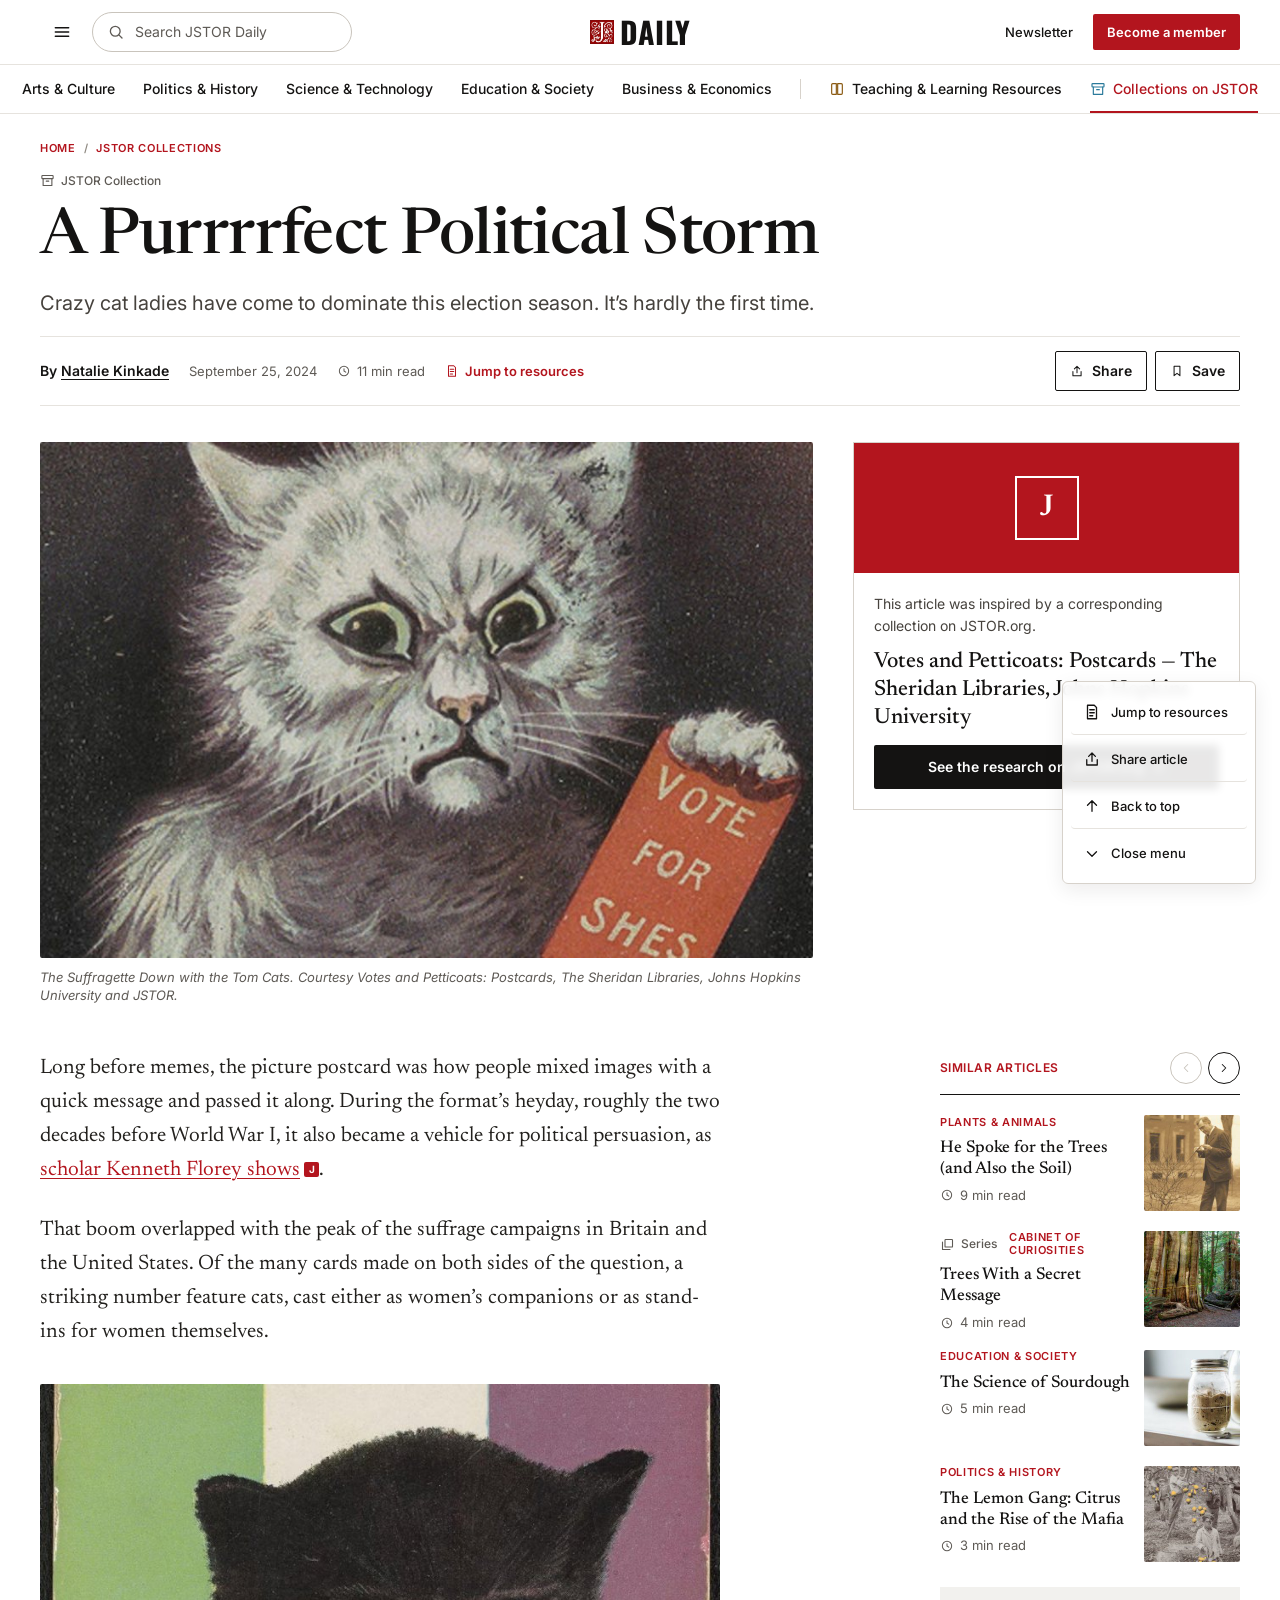
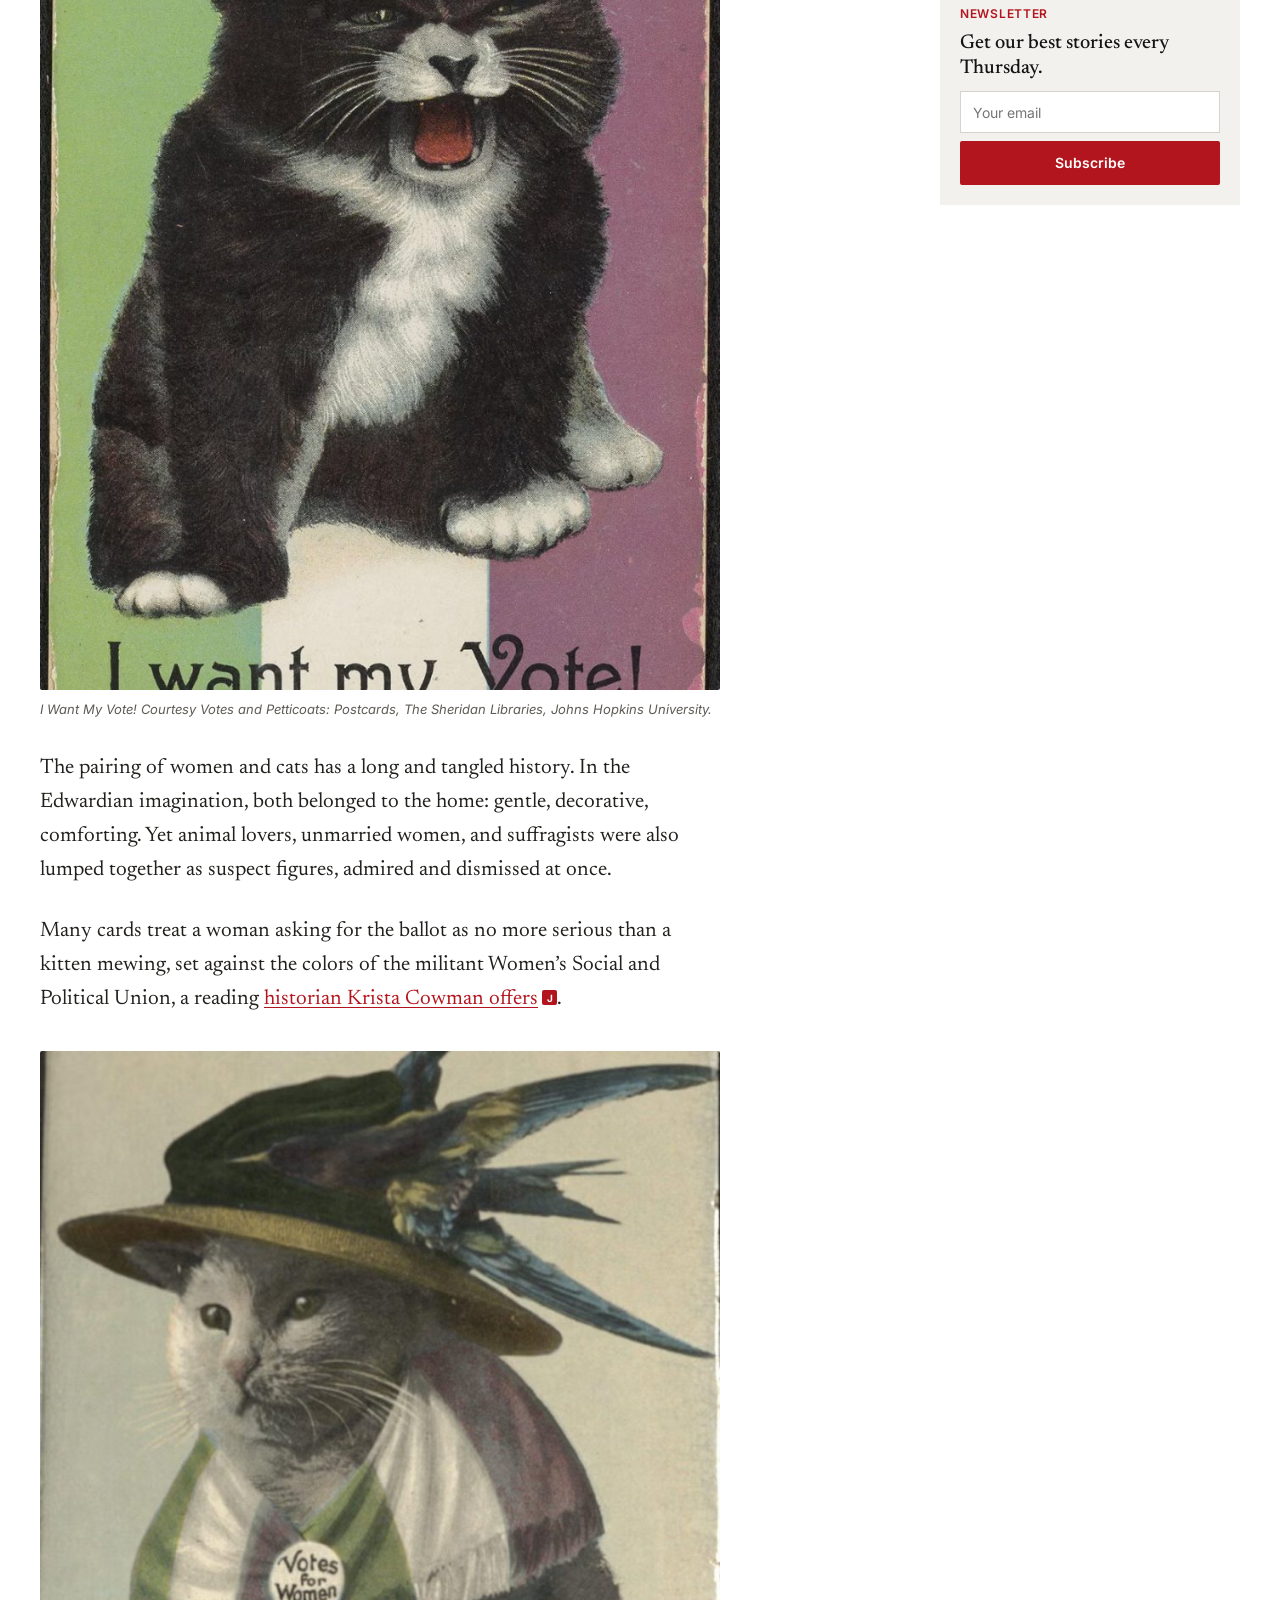
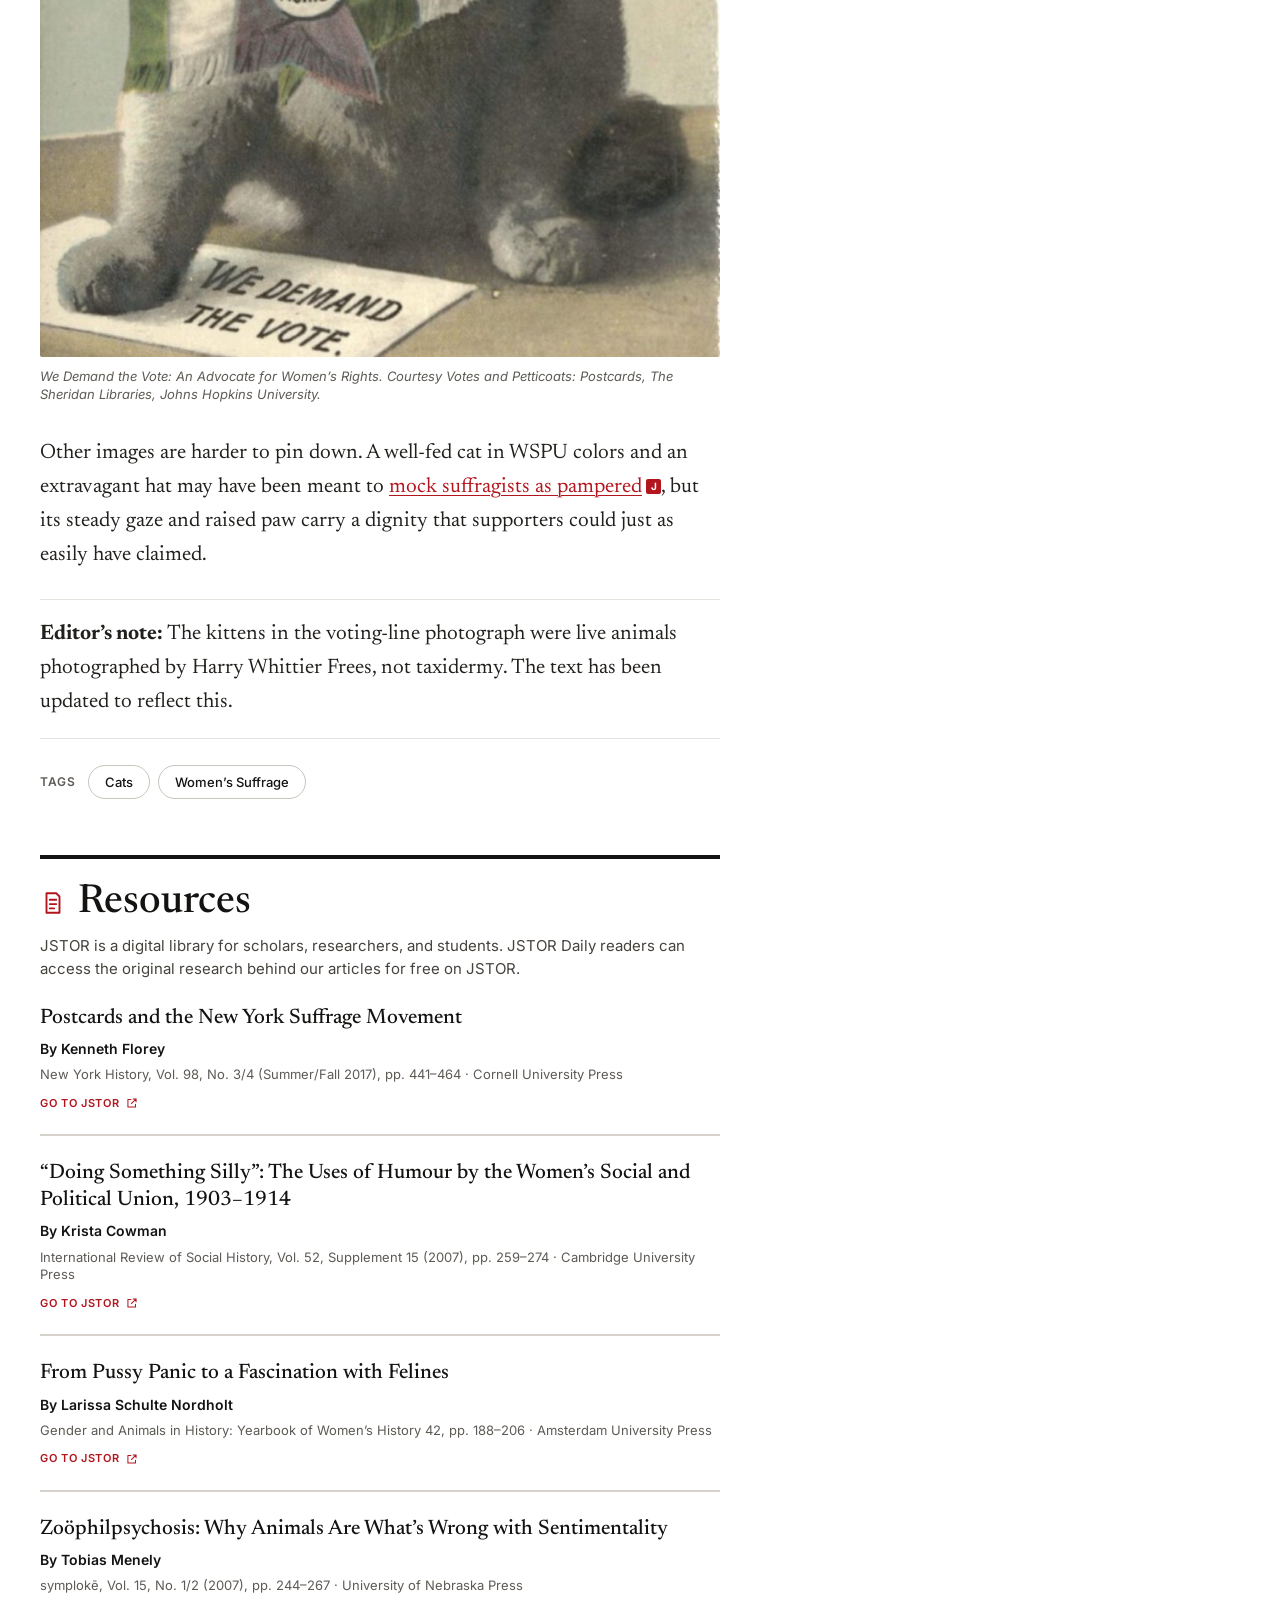
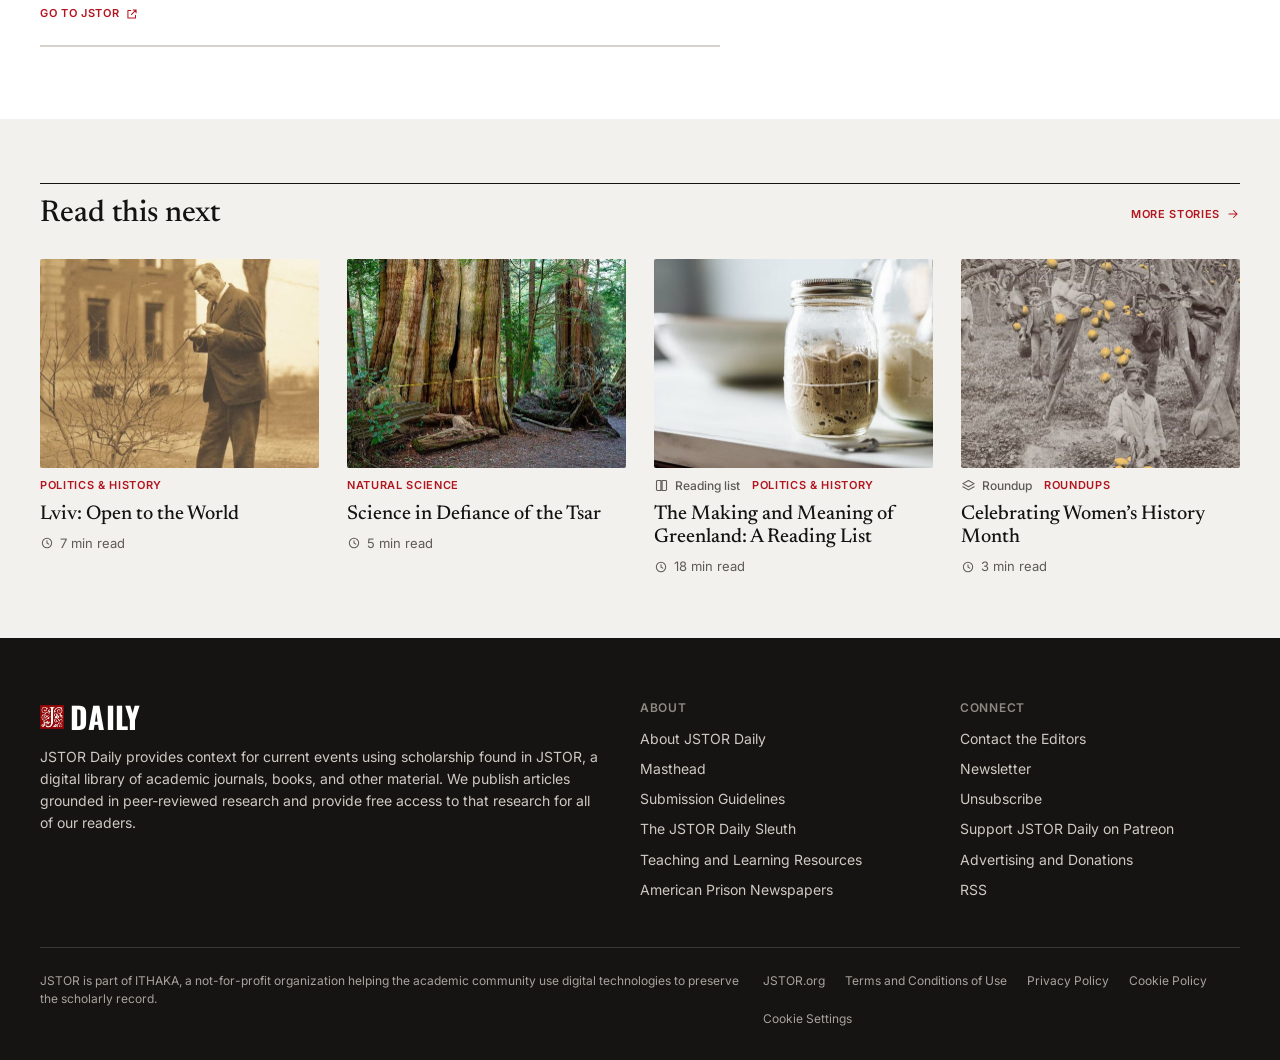
==== article.html @ 23f14917 "Static JSTOR Daily prototype: home, article, teaching, collections, search" ====
<!doctype html>
<html lang="en">
<head>
  <meta charset="utf-8">
  <meta name="viewport" content="width=device-width, initial-scale=1">
  <title>A Purrrrfect Political Storm — JSTOR Daily</title>
  <link rel="preconnect" href="https://fonts.googleapis.com">
  <link rel="preconnect" href="https://fonts.gstatic.com" crossorigin>
  <link href="https://fonts.googleapis.com/css2?family=Inter:wght@400;500;600;700&family=Newsreader:ital,opsz,wght@0,6..72,400;0,6..72,500;1,6..72,400&family=Oswald:wght@700&display=swap" rel="stylesheet">
  <link rel="stylesheet" href="css/styles.css">
</head>
<body data-page="article" data-active="collections" data-toolhub>
  <div id="site-header"></div>

  <main>
    <div class="wrap">
      <header class="article-header">
        <nav class="breadcrumb" aria-label="Breadcrumb"><a href="index.html">Home</a><span class="sep">/</span><a href="collections.html">JSTOR Collections</a></nav>
        <div class="meta"><span class="kind"><svg class="i" aria-hidden="true"><use href="#i-archive"/></svg>JSTOR Collection</span></div>
        <h1 class="article-title">A Purrrrfect Political Storm</h1>
        <p class="article-dek">Crazy cat ladies have come to dominate this election season. It’s hardly the first time.</p>
        <div class="byline">
          <span class="author">By <a href="search.html?q=Natalie%20Kinkade">Natalie Kinkade</a></span>
          <span class="date">September 25, 2024</span>
          <span class="read-time"><svg class="i" aria-hidden="true"><use href="#i-clock"/></svg>11 min read</span>
          <a class="jump" href="#resources"><svg class="i i-sm" aria-hidden="true"><use href="#i-doc"/></svg>Jump to resources</a>
          <div class="actions">
            <button class="btn btn-white" type="button" data-share><svg class="i i-sm" aria-hidden="true"><use href="#i-share"/></svg><span>Share</span></button>
            <button class="btn btn-white" type="button" data-save aria-pressed="false"><svg class="i i-sm" aria-hidden="true"><use href="#i-bookmark"/></svg><span>Save</span></button>
          </div>
        </div>
      </header>

      <div class="article-hero">
        <figure>
          <img src="assets/img/039.jpg" alt="Postcard: The Suffragette Down with the Tom Cats">
          <figcaption>The Suffragette Down with the Tom Cats. Courtesy Votes and Petticoats: Postcards, The Sheridan Libraries, Johns Hopkins University and JSTOR.</figcaption>
        </figure>
        <aside class="collection-card">
          <div class="cc-top"><span class="cc-j">J</span></div>
          <div class="cc-body">
            <p>This article was inspired by a corresponding collection on JSTOR.org.</p>
            <h3>Votes and Petticoats: Postcards — The Sheridan Libraries, Johns Hopkins University</h3>
            <a class="btn btn-dark btn-block" href="https://www.jstor.org/" target="_blank" rel="noopener">See the research on JSTOR.org<svg class="i i-sm" aria-hidden="true"><use href="#i-external"/></svg></a>
          </div>
        </aside>
      </div>

      <div class="article-layout" style="margin-top:48px">
        <article class="article-body">
          <p>Long before memes, the picture postcard was how people mixed images with a quick message and passed it along. During the format’s heyday, roughly the two decades before World War I, it also became a vehicle for political persuasion, as <a class="jstor-ref" href="https://www.jstor.org/" target="_blank" rel="noopener" data-ref="florey">scholar Kenneth Florey shows<span class="j-mini">J</span></a>.</p>
          <p>That boom overlapped with the peak of the suffrage campaigns in Britain and the United States. Of the many cards made on both sides of the question, a striking number feature cats, cast either as women’s companions or as stand-ins for women themselves.</p>
          <figure>
            <img src="assets/img/040.jpg" alt="Postcard: I Want My Vote!" loading="lazy">
            <figcaption>I Want My Vote! Courtesy Votes and Petticoats: Postcards, The Sheridan Libraries, Johns Hopkins University.</figcaption>
          </figure>
          <p>The pairing of women and cats has a long and tangled history. In the Edwardian imagination, both belonged to the home: gentle, decorative, comforting. Yet animal lovers, unmarried women, and suffragists were also lumped together as suspect figures, admired and dismissed at once.</p>
          <p>Many cards treat a woman asking for the ballot as no more serious than a kitten mewing, set against the colors of the militant Women’s Social and Political Union, a reading <a class="jstor-ref" href="https://www.jstor.org/" target="_blank" rel="noopener" data-ref="cowman">historian Krista Cowman offers<span class="j-mini">J</span></a>.</p>
          <figure>
            <img src="assets/img/041.jpg" alt="Postcard: We Demand the Vote" loading="lazy">
            <figcaption>We Demand the Vote: An Advocate for Women’s Rights. Courtesy Votes and Petticoats: Postcards, The Sheridan Libraries, Johns Hopkins University.</figcaption>
          </figure>
          <p>Other images are harder to pin down. A well-fed cat in WSPU colors and an extravagant hat may have been meant to <a class="jstor-ref" href="https://www.jstor.org/" target="_blank" rel="noopener" data-ref="nordholt">mock suffragists as pampered<span class="j-mini">J</span></a>, but its steady gaze and raised paw carry a dignity that supporters could just as easily have claimed.</p>

          <p class="editors-note"><strong>Editor’s note:</strong> The kittens in the voting-line photograph were live animals photographed by Harry Whittier Frees, not taxidermy. The text has been updated to reflect this.</p>
          <div class="tags"><span class="label">Tags</span><a class="chip chip-sm" href="search.html?q=Cats">Cats</a><a class="chip chip-sm" href="search.html?q=Women%E2%80%99s%20suffrage">Women’s Suffrage</a></div>

          <section class="resources" id="resources" aria-labelledby="resources-title">
            <h2 class="resources-title" id="resources-title"><svg class="i" aria-hidden="true"><use href="#i-doc"/></svg>Resources</h2>
            <p class="resources-intro">JSTOR is a digital library for scholars, researchers, and students. JSTOR Daily readers can access the original research behind our articles for free on JSTOR.</p>
            <div class="resource"><h3>Postcards and the New York Suffrage Movement</h3><p class="by">By Kenneth Florey</p><p class="cite">New York History, Vol. 98, No. 3/4 (Summer/Fall 2017), pp. 441–464 · Cornell University Press</p><a class="kicker-link" href="https://www.jstor.org/" target="_blank" rel="noopener">Go to JSTOR<svg class="i i-sm" aria-hidden="true"><use href="#i-external"/></svg></a></div>
            <div class="resource"><h3>“Doing Something Silly”: The Uses of Humour by the Women’s Social and Political Union, 1903–1914</h3><p class="by">By Krista Cowman</p><p class="cite">International Review of Social History, Vol. 52, Supplement 15 (2007), pp. 259–274 · Cambridge University Press</p><a class="kicker-link" href="https://www.jstor.org/" target="_blank" rel="noopener">Go to JSTOR<svg class="i i-sm" aria-hidden="true"><use href="#i-external"/></svg></a></div>
            <div class="resource"><h3>From Pussy Panic to a Fascination with Felines</h3><p class="by">By Larissa Schulte Nordholt</p><p class="cite">Gender and Animals in History: Yearbook of Women’s History 42, pp. 188–206 · Amsterdam University Press</p><a class="kicker-link" href="https://www.jstor.org/" target="_blank" rel="noopener">Go to JSTOR<svg class="i i-sm" aria-hidden="true"><use href="#i-external"/></svg></a></div>
            <div class="resource"><h3>Zoöphilpsychosis: Why Animals Are What’s Wrong with Sentimentality</h3><p class="by">By Tobias Menely</p><p class="cite">symplokē, Vol. 15, No. 1/2 (2007), pp. 244–267 · University of Nebraska Press</p><a class="kicker-link" href="https://www.jstor.org/" target="_blank" rel="noopener">Go to JSTOR<svg class="i i-sm" aria-hidden="true"><use href="#i-external"/></svg></a></div>
          </section>
        </article>

        <aside class="rail"><div class="rail-sticky">
          <div class="carousel" data-carousel>
            <div class="rail-head"><span class="kicker">Similar articles</span>
              <div class="ctrls">
                <button class="circle-btn sm" type="button" data-prev aria-label="Previous"><svg class="i i-sm" aria-hidden="true"><use href="#i-chevronLeft"/></svg></button>
                <button class="circle-btn sm" type="button" data-next aria-label="Next"><svg class="i i-sm" aria-hidden="true"><use href="#i-chevronRight"/></svg></button></div>
            </div>
            <div class="carousel-track" style="grid-auto-columns:100%;margin-top:20px">
              <div class="rail-list" data-cards="treessoil@42,treessecret@43,sourdough@44,lemon@45" data-variant="row"></div>
              <div class="rail-list" data-cards="cabinet@28,papal@76,ulmann@22,stpatrick@25" data-variant="row"></div>
            </div>
          </div>
          <div class="rail-news">
            <span class="kicker">Newsletter</span>
            <h3>Get our best stories every Thursday.</h3>
            <form data-subscribe novalidate style="display:flex;flex-direction:column;gap:8px">
              <label class="visually-hidden" for="rail-email">Email address</label>
              <input id="rail-email" type="email" placeholder="Your email" required>
              <button class="btn btn-red btn-block" type="submit">Subscribe</button>
            </form>
          </div>
        </div></aside>
      </div>
    </div>

    <section class="read-next"><div class="wrap">
      <div class="section-head"><h2>Read this next</h2><a class="kicker-link" href="search.html">More stories<svg class="i i-sm" aria-hidden="true"><use href="#i-arrowRight"/></svg></a></div>
      <div class="grid grid-4" data-cards="lviv@46,tsar@47,greenland@48,womenshistory@49"></div>
    </div></section>
  </main>

  <div id="site-footer"></div>
  <script src="js/data.js"></script>
  <script src="js/components.js"></script>
  <script src="js/main.js"></script>
</body>
</html>
---- css/styles.css ----
/* ---------- Tokens ---------- */
:root {
  --ink: #141312;
  --ink-2: #22201d;
  --body: #46423d;
  --muted: #5e5a55;
  --faint: #8e8981;
  --line: #e6e3de;
  --line-2: #d7d2cb;
  --control: #c9c4bc;
  --paper: #ffffff;
  --sand: #f2f1ee;
  --hover: #f8f7f5;
  --pink: #f8eeee;
  --red: #b3151e;
  --red-dark: #9a1219;
  --gold: #8a5a12;
  --footer: #151413;

  --serif: "Newsreader", Georgia, "Times New Roman", serif;
  --sans: "Inter", system-ui, -apple-system, "Segoe UI", sans-serif;

  --wrap: 1280px;
  --gutter: 40px;
  --header-h: 64px;
  --ease: cubic-bezier(0.4, 0, 0.2, 1);
}

@media (max-width: 767px) {
  :root { --gutter: 20px; }
}

/* ---------- Base ---------- */
*, *::before, *::after { box-sizing: border-box; }
html { -webkit-text-size-adjust: 100%; scroll-behavior: smooth; }
body {
  margin: 0;
  font-family: var(--sans);
  color: var(--ink);
  background: var(--paper);
  -webkit-font-smoothing: antialiased;
}
body.is-locked { overflow: hidden; }
img { display: block; max-width: 100%; }
a { color: inherit; text-decoration: none; }
button { font: inherit; color: inherit; background: none; border: 0; padding: 0; cursor: pointer; }
input { font: inherit; }
h1, h2, h3, h4, p { margin: 0; }
:focus-visible { outline: 2px solid var(--red); outline-offset: 2px; }

.i { width: 18px; height: 18px; flex: none; fill: none; stroke: currentColor; stroke-width: 1.75; stroke-linecap: round; stroke-linejoin: round; }
.i-sm { width: 14px; height: 14px; }
.i-lg { width: 20px; height: 20px; }

.wrap { max-width: var(--wrap); margin: 0 auto; padding: 0 var(--gutter); }
.visually-hidden { position: absolute; width: 1px; height: 1px; overflow: hidden; clip: rect(0 0 0 0); white-space: nowrap; }

/* ---------- Type helpers ---------- */
.eyebrow { font: 600 13px/1.2 var(--sans); letter-spacing: 0.04em; text-transform: uppercase; color: var(--red); }
.kicker { font: 600 11px/1.2 var(--sans); letter-spacing: 0.06em; text-transform: uppercase; color: var(--red); }
.kicker-link { font: 600 11px/1.2 var(--sans); letter-spacing: 0.06em; text-transform: uppercase; color: var(--red); display: inline-flex; align-items: center; gap: 6px; }
.kicker-link:hover { text-decoration: underline; text-underline-offset: 3px; }
.meta { display: flex; align-items: center; gap: 12px; min-height: 15px; }
.kind { display: inline-flex; align-items: center; gap: 6px; font: 500 12px/1 var(--sans); color: var(--muted); }
.kind .i { width: 15px; height: 15px; }
.read-time { display: inline-flex; align-items: center; gap: 6px; font: 400 13px/1 var(--sans); color: var(--muted); }
.read-time .i { width: 14px; height: 14px; }
.serif { font-family: var(--serif); font-weight: 500; }

/* ---------- Buttons & chips ---------- */
.btn {
  display: inline-flex; align-items: center; justify-content: center; gap: 8px;
  height: 44px; padding: 0 18px; border-radius: 2px;
  font: 600 14px/1 var(--sans); white-space: nowrap;
  transition: background-color 0.15s var(--ease), color 0.15s var(--ease), border-color 0.15s var(--ease);
}
.btn-sm { height: 36px; padding: 0 14px; font-size: 13px; }
.btn-red { background: var(--red); color: #fff; }
.btn-red:hover { background: var(--red-dark); }
.btn-dark { background: var(--ink); color: #fff; }
.btn-dark:hover { background: #3d3a36; }
.btn-white { background: #fff; color: var(--ink); border: 1px solid var(--ink); }
.btn-white:hover { background: #f4f3f0; }
.btn-block { width: 100%; }

.chip {
  display: inline-flex; align-items: center; height: 40px; padding: 0 16px; border-radius: 20px;
  border: 1px solid var(--control); background: #fff; font: 500 14px/1 var(--sans); white-space: nowrap;
  transition: background-color 0.15s var(--ease), border-color 0.15s var(--ease), color 0.15s var(--ease);
}
.chip:hover { background: #f4f3f0; border-color: var(--ink); }
.chip.is-active { background: var(--ink); border-color: var(--ink); color: #fff; font-weight: 600; }
.chip-sm { height: 34px; border-radius: 17px; font-size: 13px; }
.chip-row { display: flex; flex-wrap: wrap; gap: 8px; }

.circle-btn {
  width: 44px; height: 44px; border-radius: 22px; border: 1px solid var(--ink);
  display: inline-flex; align-items: center; justify-content: center; transition: background-color 0.15s var(--ease);
}
.circle-btn:hover:not(:disabled) { background: #f4f3f0; }
.circle-btn:disabled { border-color: var(--control); color: var(--control); cursor: default; }
.circle-btn.sm { width: 32px; height: 32px; }

.icon-btn { width: 44px; height: 44px; display: inline-flex; align-items: center; justify-content: center; border-radius: 2px; }
.icon-btn:hover { background: #f4f3f0; }

/* ---------- Header ---------- */
.site-header { position: relative; z-index: 50; background: #fff; }
.site-header.is-sticky { position: sticky; top: 0; }
.header-row { border-bottom: 1px solid var(--line); background: #fff; position: relative; z-index: 3; }
.header-row .wrap { height: var(--header-h); display: grid; grid-template-columns: 1fr auto 1fr; align-items: center; gap: 16px; }
.header-left { display: flex; align-items: center; gap: 8px; }
.header-right { display: flex; align-items: center; justify-content: flex-end; gap: 20px; }
.header-link { font: 500 13px/1 var(--sans); }
.header-link:hover { color: var(--red); }

.menu-toggle .i-close { display: none; }
.menu-open .menu-toggle .i-menu { display: none; }
.menu-open .menu-toggle .i-close { display: block; }

.search-field {
  display: flex; align-items: center; gap: 10px; width: 260px; height: 40px; padding: 0 14px;
  border: 1px solid var(--control); border-radius: 20px; background: #fff; color: var(--muted);
  font: 400 14px/1 var(--sans); text-align: left; transition: border-color 0.15s var(--ease);
}
.search-field:hover { border-color: var(--ink); }
.search-toggle-mobile { display: none; }

.logo { display: inline-flex; align-items: center; gap: 6px; color: var(--ink); }
.logo img { width: 24px; height: 24px; }
.logo-word { font: 700 30px/1 "Oswald", var(--sans); letter-spacing: 0.01em; }
.logo-lg img { width: 43px; height: 43px; }
.logo-lg .logo-word { font-size: 56px; }

.masthead { text-align: center; padding: 24px var(--gutter) 20px; display: flex; flex-direction: column; align-items: center; gap: 8px; }
.masthead p { font: 400 12px/1.4 var(--sans); color: var(--muted); }

.subnav { background: #fff; border-bottom: 1px solid var(--line); position: relative; z-index: 2; }
.subnav.is-ruled { border-top: 1px solid var(--ink); border-bottom-color: var(--ink); }
.subnav .wrap { display: flex; justify-content: center; align-items: center; gap: 28px; height: 48px; }
.subnav a { display: inline-flex; align-items: center; gap: 7px; height: 100%; font: 500 14px/1 var(--sans); white-space: nowrap; border-bottom: 2px solid transparent; padding-top: 2px; transition: color 0.15s var(--ease); }
.subnav a:hover { color: var(--red); }
.subnav a.is-active { color: var(--red); border-bottom-color: var(--red); }
.subnav .divider { width: 1px; height: 20px; background: var(--line-2); flex: none; }
.subnav .i { width: 16px; height: 16px; }
.subnav .i-teach { color: var(--gold); }
.subnav .i-coll { color: #2a7a9b; }
.home-subnav { position: sticky; top: 0; z-index: 40; }

/* ---------- Nav menu (opens under the header row; search bar never moves) ---------- */
.nav-menu { position: fixed; left: 0; right: 0; bottom: 0; z-index: 55; pointer-events: none; visibility: hidden; }
.nav-menu.is-open { pointer-events: auto; visibility: visible; }
.nav-menu-panel {
  background: #fff; border-bottom: 1px solid var(--line);
  clip-path: inset(0 0 100% 0); transition: clip-path 0.3s var(--ease);
}
.nav-menu.is-open .nav-menu-panel { clip-path: inset(0 0 0 0); }
.nav-menu-scrim { position: absolute; inset: 0; background: rgba(20, 20, 20, 0.45); opacity: 0; transition: opacity 0.3s var(--ease); z-index: -1; }
.nav-menu.is-open .nav-menu-scrim { opacity: 1; }
.nav-menu-grid { display: grid; grid-template-columns: 1fr 1.15fr 1fr 1.05fr; gap: 40px; padding: 28px var(--gutter) 40px; max-width: var(--wrap); margin: 0 auto; }
.nav-col h3 { font: 600 11px/1 var(--sans); letter-spacing: 0.06em; text-transform: uppercase; color: var(--muted); margin-bottom: 14px; }
.nav-col ul { list-style: none; margin: 0; padding: 0; display: flex; flex-direction: column; gap: 10px; }
.nav-col a { font: 400 21px/1.2 var(--serif); display: inline-flex; align-items: flex-start; gap: 10px; transition: color 0.15s var(--ease); }
.nav-col a:hover { color: var(--red); }
.nav-col a .i { width: 16px; height: 16px; margin-top: 4px; }
.nav-search { display: none; }
.nav-feature img { width: 100%; aspect-ratio: 16 / 9; object-fit: cover; border-radius: 2px; margin-bottom: 12px; }
.nav-feature .eyebrow { font-size: 11px; margin-bottom: 6px; }
.nav-feature h4 { font: 500 21px/1.2 var(--serif); margin-bottom: 8px; }
.nav-feature:hover h4 { color: var(--red); text-decoration: underline; text-underline-offset: 3px; }

/* ---------- Search overlay ---------- */
.search-layer { position: fixed; inset: 0; z-index: 60; visibility: hidden; pointer-events: none; }
.search-layer.is-open { visibility: visible; pointer-events: auto; }
.search-scrim { position: absolute; inset: 0; background: rgba(20, 20, 20, 0.45); opacity: 0; transition: opacity 0.2s var(--ease); }
.search-layer.is-open .search-scrim { opacity: 1; }
.search-bar { position: relative; background: #fff; border-bottom: 1px solid var(--line); opacity: 0; transform: translateY(-6px); transition: opacity 0.2s var(--ease), transform 0.2s var(--ease); }
.search-layer.is-open .search-bar { opacity: 1; transform: none; }
.search-bar .wrap { height: var(--header-h); display: flex; align-items: center; gap: 16px; }
.search-center { flex: 1; display: flex; justify-content: center; position: relative; }
.search-box { position: relative; width: 640px; max-width: 100%; }
.search-input-wrap { display: flex; align-items: center; gap: 10px; height: 44px; padding: 0 8px 0 16px; border: 2px solid var(--ink); border-radius: 22px; background: #fff; }
.search-input-wrap input { flex: 1; border: 0; outline: 0; font: 400 15px/1 var(--sans); color: var(--ink); min-width: 0; background: transparent; }
.search-input-wrap input::placeholder { color: var(--muted); }
.search-input-wrap input::-webkit-search-cancel-button { display: none; }
.search-close { width: 32px; height: 32px; border-radius: 16px; display: inline-flex; align-items: center; justify-content: center; }
.search-close:hover { background: #f4f3f0; }
.search-spacer { width: 44px; flex: none; }

.search-dropdown { position: absolute; top: calc(100% + 8px); left: 0; right: 0; background: #fff; border: 1px solid var(--ink); border-radius: 8px; padding: 20px; display: flex; flex-direction: column; gap: 14px; max-height: calc(100vh - 100px); overflow: auto; }
.sd-label { font: 600 11px/1 var(--sans); letter-spacing: 0.06em; text-transform: uppercase; color: var(--muted); margin-bottom: 10px; }
.sd-cols { display: grid; grid-template-columns: 1fr 1fr; gap: 24px; }
.sd-explore a { display: flex; align-items: center; gap: 14px; padding: 10px 8px; border-radius: 4px; }
.sd-explore a:hover { background: var(--hover); }
.sd-explore strong { display: block; font: 600 14px/1.3 var(--sans); }
.sd-explore span { font: 400 12px/1.3 var(--sans); color: var(--muted); }
.sd-explore .i { color: var(--red); }
.sd-trending a { display: flex; gap: 8px; align-items: baseline; padding: 8px 0; font: 500 16px/1.25 var(--serif); }
.sd-trending a:hover { color: var(--red); }
.sd-trending b { font: 400 18px/1 var(--serif); color: var(--red); min-width: 12px; }
.sd-suggest a { display: flex; align-items: center; gap: 12px; padding: 9px 8px; border-radius: 4px; font: 400 15px/1.2 var(--sans); }
.sd-suggest a b { font-weight: 700; }
.sd-suggest a:hover, .sd-suggest a.is-hl { background: var(--hover); }
.sd-results { border-top: 1px solid var(--line); padding-top: 12px; display: flex; flex-direction: column; gap: 6px; }
.sd-result { display: flex; gap: 14px; padding: 10px; border-radius: 4px; align-items: center; }
.sd-result:hover, .sd-result.is-hl { background: var(--pink); }
.sd-result img { width: 72px; height: 72px; object-fit: cover; border-radius: 2px; flex: none; }
.sd-result h4 { font: 500 18px/1.2 var(--serif); margin-top: 6px; }
.skeleton { display: flex; gap: 14px; padding: 10px; }
.skeleton .sk-img { width: 72px; height: 72px; border-radius: 2px; flex: none; }
.skeleton .sk-lines { flex: 1; display: flex; flex-direction: column; gap: 8px; padding-top: 4px; }
.sk-img, .sk-line { background: linear-gradient(90deg, #eceae6 0%, #f6f5f2 50%, #eceae6 100%); background-size: 200% 100%; animation: shimmer 1.1s linear infinite; }
.sk-line { height: 12px; border-radius: 2px; }
@keyframes shimmer { to { background-position: -200% 0; } }
.sd-all { border-top: 1px solid var(--line); padding-top: 12px; display: inline-flex; align-items: center; gap: 8px; font: 600 14px/1 var(--sans); color: var(--red); }
.sd-all:hover { text-decoration: underline; text-underline-offset: 3px; }
.sd-empty { font: 400 14px/1.4 var(--sans); color: var(--muted); padding: 4px 8px; }

/* ---------- Story cards ---------- */
.card { display: flex; flex-direction: column; gap: 10px; border-radius: 2px; position: relative; transition: background-color 0.15s var(--ease); }
.card-img { position: relative; border-radius: 2px; overflow: hidden; }
.card-img img { width: 100%; aspect-ratio: 4 / 3; object-fit: cover; transition: transform 0.4s var(--ease); }
.card-img::after { content: ""; position: absolute; inset: 0; box-shadow: inset 0 0 0 0 var(--ink); transition: box-shadow 0.15s var(--ease); border-radius: 2px; pointer-events: none; }
.card-title { font: 500 24px/1.17 var(--serif); color: var(--ink); text-decoration-thickness: 1px; text-underline-offset: 3px; transition: color 0.15s var(--ease); }
.card-dek { font: 400 14px/1.5 var(--sans); color: var(--body); }
.card:hover .card-img::after { box-shadow: inset 0 0 0 2px var(--ink); }
.card:hover .card-title { color: var(--red); text-decoration-line: underline; }
.card-sm .card-title { font-size: 21px; }
.card-xs .card-title { font-size: 19px; }
.card-wide .card-img img { aspect-ratio: 16 / 9; }

.row-card { display: flex; gap: 14px; padding: 16px 0; border-bottom: 1px solid var(--line); }
.row-card:last-child { border-bottom: 0; }
.row-card .row-body { flex: 1; display: flex; flex-direction: column; gap: 8px; }
.row-card img { width: 96px; height: 96px; object-fit: cover; border-radius: 2px; flex: none; }
.row-card .card-title { font-size: 19px; }
.row-card:hover .card-title { color: var(--red); text-decoration-line: underline; }

.text-card { display: flex; flex-direction: column; gap: 8px; padding: 18px 0; border-bottom: 1px solid var(--line); }
.text-card:last-child { border-bottom: 0; }
.text-card .card-title { font-size: 21px; }
.text-card:hover .card-title { color: var(--red); text-decoration-line: underline; }

.grid { display: grid; gap: 32px; }
.grid > *, .featured-grid > *, .split-56 > *, .article-layout > *, .article-hero > *, .page-banner-grid > * { min-width: 0; }
.grid-3 { grid-template-columns: repeat(3, 1fr); }
.grid-4 { grid-template-columns: repeat(4, 1fr); gap: 28px; }
.grid-5 { grid-template-columns: repeat(5, 1fr); gap: 24px; }
.grid-2 { grid-template-columns: repeat(2, 1fr); }

/* ---------- Section scaffolding ---------- */
.section { padding: 40px 0 72px; }
.section-tight { padding-top: 0; }
.section-head { display: flex; justify-content: space-between; align-items: center; gap: 16px; padding-top: 14px; border-top: 1px solid var(--ink); margin-bottom: 28px; }
.section-head h2 { font: 500 30px/1.1 var(--serif); }
.section-head .sub { font: 400 13px/1.3 var(--sans); color: var(--muted); }
.section-head .title-group { display: flex; align-items: baseline; gap: 14px; flex-wrap: wrap; }
.rail-head { display: flex; justify-content: space-between; align-items: center; padding-bottom: 10px; border-bottom: 1px solid var(--ink); }

.banner { background: var(--sand); }
.banner-inner { max-width: 1440px; margin: 0 auto; display: grid; grid-template-columns: 678fr 522fr; align-items: stretch; min-height: 207px; }
.banner-copy { padding: 40px; display: flex; flex-direction: column; gap: 12px; justify-content: center; }
.banner-copy h2 { font: 500 48px/1 var(--serif); display: flex; align-items: center; gap: 12px; }
.banner-copy h2 .i { width: 30px; height: 30px; color: var(--red); }
.banner-copy p { font: 400 16px/1.5 var(--sans); color: var(--body); max-width: 560px; }
.banner-media img { width: 100%; height: 100%; object-fit: cover; }
.banner .actions { display: flex; gap: 12px; flex-wrap: wrap; margin-top: 4px; }

/* ---------- Home ---------- */
.featured { padding: 40px 0 64px; }
.featured-grid { display: grid; grid-template-columns: 2fr 1fr; gap: 56px; }
.hero { display: flex; flex-direction: column; gap: 16px; }
.hero-media { position: relative; border-radius: 2px; overflow: hidden; }
.hero-media img { width: 100%; aspect-ratio: 763 / 477; object-fit: cover; }
.topic-banner { position: absolute; left: 0; right: 0; bottom: 0; display: flex; align-items: center; gap: 12px; padding: 12px 16px; background: rgba(179, 21, 30, 0.92); color: #fff; font: 500 14px/1.35 var(--sans); transition: background-color 0.15s var(--ease); }
.topic-banner:hover { background: var(--red-dark); }
.topic-banner b { font-weight: 700; }
.topic-banner .i { margin-left: auto; }
.j-box { width: 27px; height: 26px; background: #fff; color: var(--red); border-radius: 2px; display: inline-flex; align-items: center; justify-content: center; font: 700 13px/1 var(--sans); flex: none; }
.hero-title { font: 500 60px/1.05 var(--serif); letter-spacing: -0.01em; text-decoration-thickness: 2px; text-underline-offset: 6px; transition: color 0.15s var(--ease); }
.hero-dek { font: 400 19px/1.55 var(--sans); color: var(--body); }
.hero-link:hover .hero-title { color: var(--red); text-decoration-line: underline; }
.hero-link { display: flex; flex-direction: column; gap: 12px; }
.most-recent .lead-card { padding: 18px 0; border-bottom: 1px solid var(--line); }
.most-recent .lead-card .card-img img { aspect-ratio: 381 / 215; }

.carousel { position: relative; }
.carousel-track { display: grid; grid-auto-flow: column; grid-auto-columns: calc((100% - 4 * 28px) / 4.5); gap: 28px; overflow-x: auto; scroll-snap-type: x mandatory; scroll-behavior: smooth; scrollbar-width: none; }
.carousel-track::-webkit-scrollbar { display: none; }
.carousel-track > * { scroll-snap-align: start; }
.carousel-controls { display: flex; align-items: center; gap: 10px; font: 400 13px/1 var(--sans); color: var(--muted); }

.series-box { display: flex; flex-direction: column; gap: 12px; padding: 23px 20px 20px; background: var(--pink); border-top: 3px solid var(--red); transition: background-color 0.15s var(--ease); }
.series-box:hover { background: #f3e2e2; }
.series-box h3 { font: 500 24px/1.15 var(--serif); }
.series-box img { width: 100%; aspect-ratio: 4 / 3; object-fit: cover; border-radius: 2px; }
.series-box .latest { font: 400 12px/1 var(--sans); color: var(--muted); }
.series-box h4 { font: 500 18px/1.25 var(--serif); }
.series-box:hover h4 { color: var(--red); text-decoration: underline; text-underline-offset: 3px; }
.series-box .kicker-link { margin-top: auto; }

.newsletter { background: var(--red); color: #fff; overflow: hidden; }
.newsletter .wrap { display: grid; grid-template-columns: 1fr 1fr; gap: 40px; padding-top: 48px; }
.newsletter-copy { display: flex; flex-direction: column; gap: 14px; padding-bottom: 48px; max-width: 580px; }
.newsletter-copy .eyebrow { color: #fff; font-size: 12px; }
.newsletter-copy h2 { font: 500 40px/1.15 var(--serif); }
.newsletter-copy p { font: 400 16px/1.5 var(--sans); }
.newsletter-copy small { font: 400 12px/1.4 var(--sans); }
.subscribe { display: flex; height: 50px; }
.subscribe input { flex: 1; min-width: 0; border: 0; border-radius: 2px 0 0 2px; padding: 0 16px; font: 400 15px/1 var(--sans); color: var(--ink); }
.subscribe input::placeholder { color: #757575; }
.subscribe .btn { height: 50px; border-radius: 0 2px 2px 0; }
.subscribe-done { font: 600 15px/1.4 var(--sans); }
.newsletter-media { display: flex; justify-content: center; align-items: flex-end; }
.newsletter-media img { width: 300px; }

.promo { display: grid; grid-template-columns: 200px 1fr; border: 1px solid #e0dcd5; border-radius: 2px; transition: background-color 0.15s var(--ease); }
.promo:hover { background: var(--hover); }
.promo img { width: 200px; height: 200px; object-fit: cover; }
.promo-body { padding: 22px; display: flex; flex-direction: column; gap: 10px; }
.promo-body .label { font: 600 12px/1 var(--sans); color: var(--red); }
.promo-body .label.gold { color: var(--gold); }
.promo-body h3 { font: 500 24px/1.15 var(--serif); }
.promo:hover h3 { color: var(--red); text-decoration: underline; text-underline-offset: 3px; }
.promo-body p { font: 400 14px/1.5 var(--sans); color: var(--body); }
.promo-body .kicker-link { margin-top: auto; }

.split-56 { display: grid; grid-template-columns: 2fr 1fr; gap: 56px; }
.tab-head { display: inline-flex; gap: 16px; align-items: center; padding: 10px 16px; border-top: 1px solid var(--line); margin-bottom: 28px; }
.tab-head .label { font: 600 12px/1 var(--sans); color: var(--gold); }

/* ---------- Article ---------- */
.breadcrumb { display: flex; flex-wrap: wrap; gap: 8px; font: 600 11px/1.2 var(--sans); letter-spacing: 0.06em; text-transform: uppercase; color: var(--muted); }
.breadcrumb a { color: var(--red); }
.breadcrumb a:hover { text-decoration: underline; }
.breadcrumb .sep { color: var(--faint); }
.article-header { padding: 28px 0 36px; display: flex; flex-direction: column; gap: 18px; }
.article-title { font: 500 64px/1.02 var(--serif); letter-spacing: -0.01em; }
.article-dek { font: 400 20px/1.45 var(--sans); color: var(--body); }
.byline { display: flex; flex-wrap: wrap; align-items: center; gap: 20px; padding: 14px 0; border-top: 1px solid var(--line); border-bottom: 1px solid var(--line); }
.byline .author { font: 600 14px/1 var(--sans); }
.byline .author a { text-decoration: underline; text-underline-offset: 3px; }
.byline .author a:hover { color: var(--red); }
.byline .date { font: 400 13px/1 var(--sans); color: var(--muted); }
.byline .jump { display: inline-flex; align-items: center; gap: 6px; font: 600 13px/1 var(--sans); color: var(--red); }
.byline .jump:hover { text-decoration: underline; text-underline-offset: 3px; }
.byline .actions { margin-left: auto; display: flex; gap: 8px; }
.byline .btn { height: 40px; padding: 0 14px; }
.btn.is-saved { background: var(--ink); color: #fff; }

.article-hero { display: grid; grid-template-columns: 2fr 1fr; gap: 40px; align-items: start; }
.article-hero figure, .article-body figure { margin: 0; display: flex; flex-direction: column; gap: 10px; }
.article-hero img { width: 100%; aspect-ratio: 773 / 515; object-fit: cover; border-radius: 2px; }
figcaption { font: italic 400 13px/1.4 var(--sans); color: var(--muted); }
.collection-card { border: 1px solid var(--line-2); }
.collection-card .cc-top { height: 130px; background: var(--red); display: flex; align-items: center; justify-content: center; }
.collection-card .cc-j { width: 64px; height: 64px; border: 2px solid #fff; color: #fff; display: flex; align-items: center; justify-content: center; font: 600 30px/1 var(--serif); }
.collection-card .cc-body { padding: 20px; display: flex; flex-direction: column; gap: 12px; }
.collection-card h3 { font: 500 22px/1.27 var(--serif); }
.collection-card p { font: 400 14px/1.57 var(--sans); color: var(--body); }

.article-layout { display: grid; grid-template-columns: 680px 300px; justify-content: space-between; gap: 64px; padding-bottom: 72px; }
.article-body { display: flex; flex-direction: column; gap: 26px; }
.article-body > p { font: 400 21px/1.62 var(--serif); color: var(--ink-2); }
.article-body figure { margin: 8px 0; }
.article-body figure img { width: 100%; border-radius: 2px; }
.editors-note { padding: 18px 0; border-top: 1px solid var(--line); border-bottom: 1px solid var(--line); font: 400 14px/1.57 var(--sans); }
.tags { display: flex; align-items: center; gap: 8px; flex-wrap: wrap; }
.tags .label { font: 600 12px/1 var(--sans); letter-spacing: 0.06em; text-transform: uppercase; color: var(--muted); margin-right: 4px; }

.jstor-ref { color: var(--red); text-decoration: underline; text-decoration-thickness: 1px; text-underline-offset: 3px; position: relative; }
.jstor-ref .j-mini { display: inline-flex; align-items: center; justify-content: center; width: 15px; height: 15px; margin-left: 4px; background: var(--red); color: #fff; border-radius: 2px; font: 700 10px/1 var(--sans); vertical-align: 2px; text-decoration: none; }
.ref-pop {
  position: absolute; z-index: 70; width: 380px; padding: 18px; display: flex; flex-direction: column; gap: 12px;
  background: #fff; border: 1px solid var(--ink); border-radius: 4px; box-shadow: 0 12px 32px rgba(20, 19, 18, 0.16);
  opacity: 0; transform: translateY(4px); transition: opacity 0.15s var(--ease), transform 0.15s var(--ease); pointer-events: none;
}
.ref-pop.is-open { opacity: 1; transform: none; pointer-events: auto; }
.ref-pop .rp-head { display: flex; align-items: center; gap: 10px; font: 600 11px/1 var(--sans); letter-spacing: 0.06em; text-transform: uppercase; color: var(--muted); }
.ref-pop .rp-head .j-box { width: 25px; height: 24px; background: var(--red); color: #fff; font-size: 12px; }
.ref-pop .rp-main { display: flex; gap: 14px; }
.rp-thumb { width: 72px; height: 69px; flex: none; background: #faf9f7; border: 1px solid var(--line-2); padding: 8px; display: flex; flex-direction: column; gap: 5px; }
.rp-thumb span { height: 3px; background: var(--line-2); }
.rp-thumb span:nth-child(1) { width: 70%; background: var(--faint); }
.rp-thumb span:nth-child(3), .rp-thumb span:nth-child(5) { width: 85%; }
.ref-pop h4 { font: 500 18px/1.2 var(--serif); }
.ref-pop .rp-cite { font: 400 12px/1.4 var(--sans); color: var(--muted); margin-top: 6px; }
.ref-pop .rp-desc { font: 400 13px/1.5 var(--sans); color: var(--body); }
.ref-pop .btn { height: 40px; }

.resources { padding-top: 24px; border-top: 4px solid var(--ink); margin-top: 30px; scroll-margin-top: 140px; }
.resources-title { display: flex; align-items: center; gap: 12px; font: 500 40px/1 var(--serif); margin-bottom: 12px; }
.resources-title .i { width: 26px; height: 26px; color: var(--red); }
.resources-intro { font: 400 15px/1.53 var(--sans); color: var(--body); }
.resource { padding: 24px 0; border-bottom: 2px solid var(--line-2); display: flex; flex-direction: column; gap: 8px; }
.resource h3 { font: 500 21px/1.29 var(--serif); }
.resource .by { font: 600 14px/1.3 var(--sans); }
.resource .cite { font: 400 13px/1.38 var(--sans); color: var(--muted); }
.resource .kicker-link { margin-top: 4px; }

.rail { display: flex; flex-direction: column; gap: 20px; }
.rail-sticky { position: sticky; top: 140px; display: flex; flex-direction: column; gap: 20px; }
.rail .row-card { padding: 0; border: 0; gap: 12px; }
.rail .row-card .card-title { font-size: 17px; line-height: 1.24; }
.rail-list { display: flex; flex-direction: column; gap: 20px; }
.rail-head .kicker { font-size: 12px; letter-spacing: 0.04em; }
.rail-head .ctrls { display: flex; gap: 6px; }
.rail-news { background: var(--sand); padding: 20px; display: flex; flex-direction: column; gap: 10px; }
.rail-news .kicker { font-size: 12px; }
.rail-news h3 { font: 500 20px/1.25 var(--serif); }
.rail-news input { height: 42px; border: 1px solid var(--line-2); padding: 0 12px; font: 400 14px/1 var(--sans); }

.read-next { background: var(--sand); padding: 64px 0; }
.read-next .card:hover { background: transparent; }
.read-next .card-title { font-size: 20px; }

/* ---------- Article tool hub ---------- */
.toolhub { position: fixed; right: 24px; bottom: 16px; z-index: 40; width: 194px; height: 203px; display: flex; align-items: flex-end; justify-content: flex-end; pointer-events: none; }
.toolhub-panel {
  pointer-events: auto; position: relative; overflow: hidden;
  width: 194px; height: 203px; border-radius: 6px; border: 1px solid var(--line-2);
  background: rgba(255, 255, 255, 0.9); backdrop-filter: blur(4px); -webkit-backdrop-filter: blur(4px);
  box-shadow: 0 6px 20px rgba(20, 19, 18, 0.08);
  transition: width 0.35s var(--ease), height 0.35s var(--ease), border-radius 0.35s var(--ease);
}
.toolhub.is-collapsed .toolhub-panel { width: 169px; height: 44px; border-radius: 22px; }
.th-rows, .th-pill { position: absolute; transition: opacity 0.2s var(--ease); }
.th-rows { top: 0; left: 0; width: 192px; padding: 8px; display: flex; flex-direction: column; gap: 2px; }
.th-row { display: flex; align-items: center; gap: 10px; height: 45px; padding: 0 12px; border-radius: 4px; border-bottom: 1px solid var(--line); font: 500 13px/1 var(--sans); text-align: left; width: 100%; transition: background-color 0.15s var(--ease); }
.th-row:last-child { border-bottom: 0; }
.th-row:hover, .th-row:focus-visible { background: #f4f3f0; }
.th-pill { inset: 0; display: flex; align-items: center; justify-content: center; gap: 10px; font: 600 13px/1 var(--sans); width: 100%; opacity: 0; pointer-events: none; white-space: nowrap; }
.toolhub.is-collapsed .th-rows { opacity: 0; pointer-events: none; transition-delay: 0s; }
.toolhub.is-collapsed .th-pill { opacity: 1; pointer-events: auto; transition-delay: 0.15s; }
.th-pill .i-up { width: 14px; height: 14px; }
.th-pill:hover { background: #f4f3f0; }

.toast { position: fixed; left: 50%; bottom: 24px; transform: translate(-50%, 16px); z-index: 90; background: var(--ink); color: #fff; padding: 12px 18px; border-radius: 4px; font: 500 14px/1 var(--sans); opacity: 0; transition: opacity 0.2s var(--ease), transform 0.2s var(--ease); pointer-events: none; }
.toast.is-on { opacity: 1; transform: translate(-50%, 0); }

/* ---------- Teaching ---------- */
.page-banner { background: var(--sand); }
.page-banner .wrap { padding-top: 24px; padding-bottom: 48px; display: flex; flex-direction: column; gap: 24px; }
.page-banner-grid { display: grid; grid-template-columns: 624fr 520fr; gap: 56px; align-items: center; }
.page-banner h1 { font: 500 64px/1 var(--serif); }
.page-banner .lede { font: 400 19px/1.5 var(--sans); color: var(--body); margin: 18px 0; }
.page-banner img { width: 100%; aspect-ratio: 4 / 3; object-fit: cover; }
.jump-label { font: 600 12px/1 var(--sans); letter-spacing: 0.04em; text-transform: uppercase; color: var(--muted); margin-bottom: 10px; }
.jump-to .chip { border-radius: 2px; }

.units { display: grid; grid-template-columns: 1fr 1fr; gap: 24px; padding-top: 48px; }
.unit { border: 1px solid var(--gold); padding: 28px; display: flex; flex-direction: column; gap: 10px; transition: background-color 0.15s var(--ease); }
.unit:hover { background: var(--hover); }
.unit h3 { font: 500 30px/1.15 var(--serif); }
.unit:hover h3 { color: var(--red); }
.unit .kind { color: var(--gold); }

.res-section { padding: 64px 0; scroll-margin-top: 120px; }
.res-section.alt { background: var(--sand); }
.res-head { display: flex; justify-content: space-between; align-items: flex-start; gap: 16px; padding-top: 14px; border-top: 1px solid var(--ink); margin-bottom: 28px; }
.res-head h2 { font: 500 40px/1 var(--serif); margin-bottom: 8px; }
.res-head p { font: 400 15px/1.5 var(--sans); color: var(--body); max-width: 640px; }
.res-head .btn { height: 40px; }
.res-section.alt .card:hover { background: transparent; }

/* ---------- Collections & search ---------- */
.coll-banner .wrap { padding-top: 24px; }
.editors-pick { padding: 48px 0; }
.ep-card { display: grid; grid-template-columns: 1fr 1fr; gap: 36px; align-items: center; padding-bottom: 48px; border-bottom: 1px solid var(--line); }
.ep-card img { width: 100%; aspect-ratio: 582 / 364; object-fit: cover; border-radius: 2px; }
.ep-card .ep-body { display: flex; flex-direction: column; gap: 12px; }
.ep-card h2 { font: 500 40px/1.1 var(--serif); text-underline-offset: 5px; transition: color 0.15s var(--ease); }
.ep-card:hover h2 { color: var(--red); text-decoration: underline; }
.ep-card p { font: 400 17px/1.55 var(--sans); color: var(--body); }

.results-head { display: flex; justify-content: space-between; align-items: flex-end; gap: 20px; padding-bottom: 20px; border-bottom: 1px solid var(--ink); margin: 22px 0 24px; }
.results-head h1 { font: 500 52px/1.05 var(--serif); margin-bottom: 16px; }
.results-count { font: 400 13px/1 var(--sans); color: var(--muted); }
.sort { display: flex; align-items: center; gap: 8px; font: 400 13px/1 var(--sans); color: var(--muted); }
.sort select { height: 38px; border: 1px solid var(--control); border-radius: 19px; padding: 0 32px 0 16px; font: 500 14px/1 var(--sans); color: var(--ink); background: #fff; appearance: none; background-image: url("data:image/svg+xml,%3Csvg xmlns='http://www.w3.org/2000/svg' width='14' height='14' viewBox='0 0 24 24' fill='none' stroke='%23141312' stroke-width='2' stroke-linecap='round' stroke-linejoin='round'%3E%3Cpath d='m6 9 6 6 6-6'/%3E%3C/svg%3E"); background-repeat: no-repeat; background-position: right 12px center; cursor: pointer; }
.results-empty { padding: 40px 0; font: 400 16px/1.5 var(--sans); color: var(--body); }
.pagination { display: flex; align-items: center; gap: 6px; margin-top: 56px; }
.pagination a, .pagination span { min-width: 41px; height: 40px; display: inline-flex; align-items: center; justify-content: center; border-radius: 2px; font: 500 14px/1 var(--sans); }
.pagination a:hover { background: #f4f3f0; }
.pagination .is-current { background: var(--ink); color: #fff; font-weight: 600; }
.pagination .pg-arrow { width: 44px; }

/* ---------- Footer ---------- */
.site-footer { background: var(--footer); color: #cfcac2; padding: 64px 0 32px; }
.footer-top { display: grid; grid-template-columns: 2fr 1fr 1fr; gap: 40px; }
.footer-brand { display: flex; flex-direction: column; gap: 14px; max-width: 580px; }
.footer-brand .logo { color: #fff; }
.footer-brand p { font: 400 14px/1.57 var(--sans); }
.footer-col h3 { font: 600 12px/1 var(--sans); letter-spacing: 0.06em; text-transform: uppercase; color: var(--faint); margin-bottom: 14px; }
.footer-col ul { list-style: none; margin: 0; padding: 0; display: flex; flex-direction: column; gap: 10px; }
.footer-col a { font: 400 14px/1.3 var(--sans); }
.footer-col a:hover, .footer-legal a:hover { color: #fff; text-decoration: underline; text-underline-offset: 3px; }
.footer-bottom { margin-top: 48px; padding-top: 24px; border-top: 1px solid #3a3835; display: flex; justify-content: space-between; gap: 16px; font: 400 12px/1.5 var(--sans); color: #a8a39b; }
.footer-legal { display: flex; flex-wrap: wrap; gap: 20px; }

/* ---------- Tablet ---------- */
@media (max-width: 1100px) {
  .featured-grid, .split-56 { grid-template-columns: 1fr; gap: 40px; }
  .grid-5 { grid-template-columns: repeat(3, 1fr); }
  .grid-4 { grid-template-columns: repeat(2, 1fr); }
  .article-layout { grid-template-columns: 1fr; }
  .rail-sticky { position: static; }
  .article-hero { grid-template-columns: 1fr; }
  .nav-menu-grid { grid-template-columns: repeat(2, 1fr); }
  .carousel-track { grid-auto-columns: calc((100% - 2 * 28px) / 2.5); }
  .subnav .wrap { justify-content: flex-start; overflow-x: auto; scrollbar-width: none; }
  .subnav .wrap::-webkit-scrollbar { display: none; }
}

/* ---------- Mobile ---------- */
@media (max-width: 767px) {
  .header-row .wrap { grid-template-columns: 44px 1fr 44px; gap: 8px; }
  .header-left .search-field, .header-right .header-link, .header-right .btn { display: none; }
  .search-toggle-mobile { display: inline-flex; }
  .header-row .logo { justify-self: center; }
  .header-right { gap: 0; }
  .masthead { padding: 16px var(--gutter); }
  .logo-lg img { width: 32px; height: 32px; }
  .logo-lg .logo-word { font-size: 40px; }
  .subnav .wrap { gap: 22px; }

  .nav-menu-panel { height: 100%; overflow-y: auto; }
  .nav-menu-grid { grid-template-columns: 1fr; gap: 28px; padding: 20px var(--gutter) 40px; }
  .nav-search { display: flex; }
  .nav-search .search-field { width: 100%; height: 44px; border-radius: 22px; }
  .nav-feature { display: none; }

  .search-bar .wrap { height: 64px; gap: 8px; }
  .search-bar .menu-toggle, .search-spacer { display: none; }
  .search-dropdown { position: fixed; top: 72px; left: 12px; right: 12px; max-height: calc(100vh - 88px); padding: 16px; }
  .sd-cols { grid-template-columns: 1fr; gap: 18px; }

  .featured { padding: 24px 0 40px; }
  .hero-title { font-size: 40px; }
  .hero-dek { font-size: 17px; }
  .topic-banner { position: static; }
  .grid-3, .grid-2, .grid-4, .grid-5 { grid-template-columns: 1fr; gap: 28px; }
  .carousel-track { grid-auto-columns: 78%; gap: 20px; }
  .section { padding: 32px 0 48px; }
  .section-head h2 { font-size: 26px; }
  .section-head { flex-wrap: wrap; }
  .banner-inner { grid-template-columns: 1fr; }
  .banner-copy { padding: 28px var(--gutter); }
  .banner-copy h2 { font-size: 36px; }
  .banner-media img { aspect-ratio: 16 / 7; }
  .newsletter .wrap { grid-template-columns: 1fr; gap: 0; }
  .newsletter-copy h2 { font-size: 30px; }
  .newsletter-media img { width: 220px; }
  .subscribe { flex-direction: column; height: auto; gap: 8px; }
  .subscribe input { height: 50px; border-radius: 2px; }
  .subscribe .btn { border-radius: 2px; }
  .promo { grid-template-columns: 1fr; }
  .promo img { width: 100%; height: auto; aspect-ratio: 16 / 9; }

  .article-title { font-size: 40px; }
  .article-dek { font-size: 17px; }
  .byline { gap: 12px 16px; }
  .byline .actions { margin-left: 0; width: 100%; }
  .byline .actions .btn { flex: 1; }
  .article-body > p { font-size: 19px; }
  .resources-title { font-size: 32px; }
  .ref-pop { width: calc(100vw - 32px); }
  .read-next { padding: 40px 0 120px; }

  .toolhub { left: 0; right: 0; bottom: 0; width: auto; height: 90px; }
  .toolhub-panel { width: 100%; height: 90px; border-radius: 0; border-width: 1px 0 0; background: rgba(255, 255, 255, 0.96); box-shadow: 0 -4px 16px rgba(20, 19, 18, 0.06); }
  .toolhub.is-collapsed .toolhub-panel { width: 50px; height: 43px; border-radius: 12px 12px 0 0; border-width: 1px 1px 0; margin-right: 16px; }
  .th-rows { width: 100vw; flex-direction: row; padding: 4px 8px 18px; gap: 0; }
  .th-row { flex: 1; flex-direction: column; justify-content: center; gap: 6px; height: 67px; padding: 0 4px; border: 0; font-size: 12px; text-align: center; line-height: 1.2; }
  .th-pill .th-label, .th-pill .i-grid { display: none; }

  .page-banner-grid, .units, .ep-card { grid-template-columns: 1fr; gap: 24px; }
  .page-banner h1 { font-size: 40px; }
  .res-head { flex-direction: column; }
  .res-head h2 { font-size: 32px; }
  .results-head { flex-direction: column; align-items: flex-start; }
  .results-head h1 { font-size: 34px; }
  .ep-card h2 { font-size: 30px; }
  .chip-row.scroll { flex-wrap: nowrap; overflow-x: auto; scrollbar-width: none; margin-right: calc(-1 * var(--gutter)); padding-right: var(--gutter); }
  .chip-row.scroll::-webkit-scrollbar { display: none; }

  .footer-top { grid-template-columns: 1fr; gap: 32px; }
  .footer-bottom { flex-direction: column; }
}

@media (prefers-reduced-motion: reduce) {
  *, *::before, *::after { transition-duration: 0.01ms !important; animation-duration: 0.01ms !important; scroll-behavior: auto !important; }
}
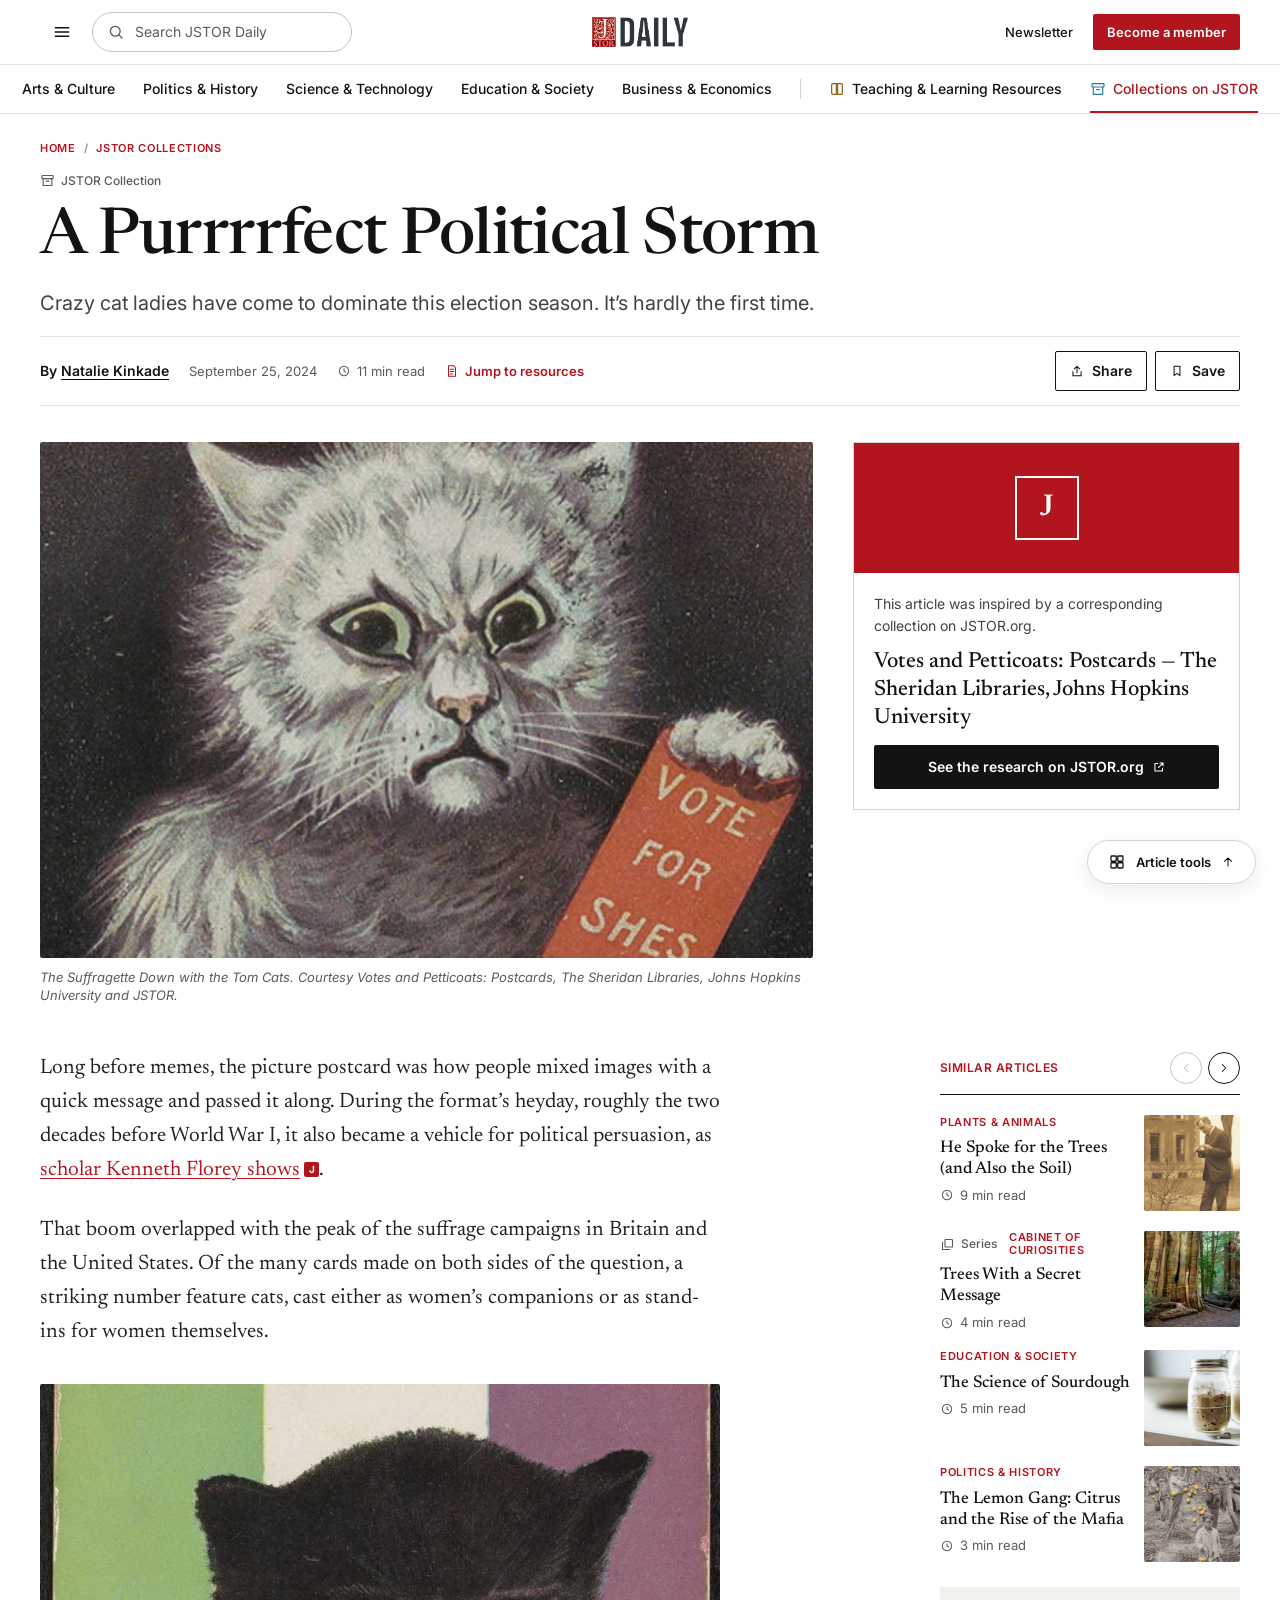
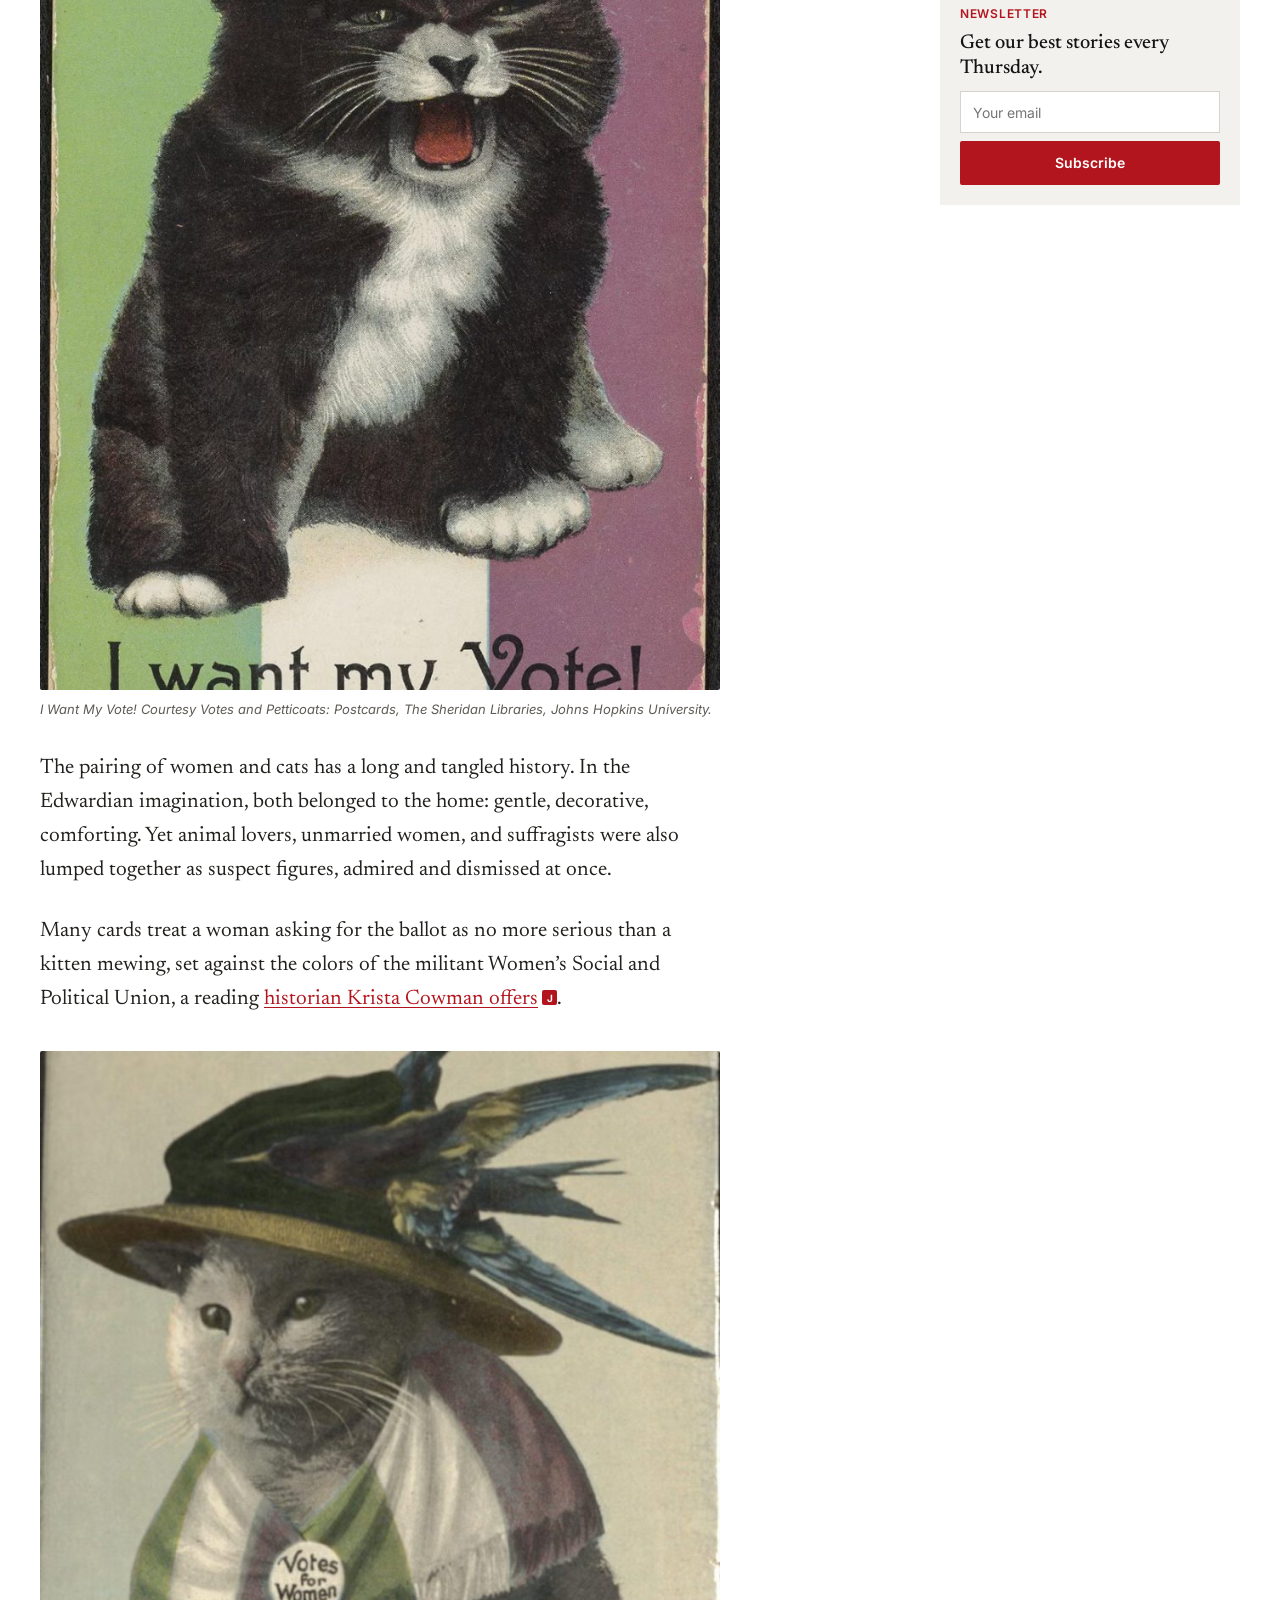
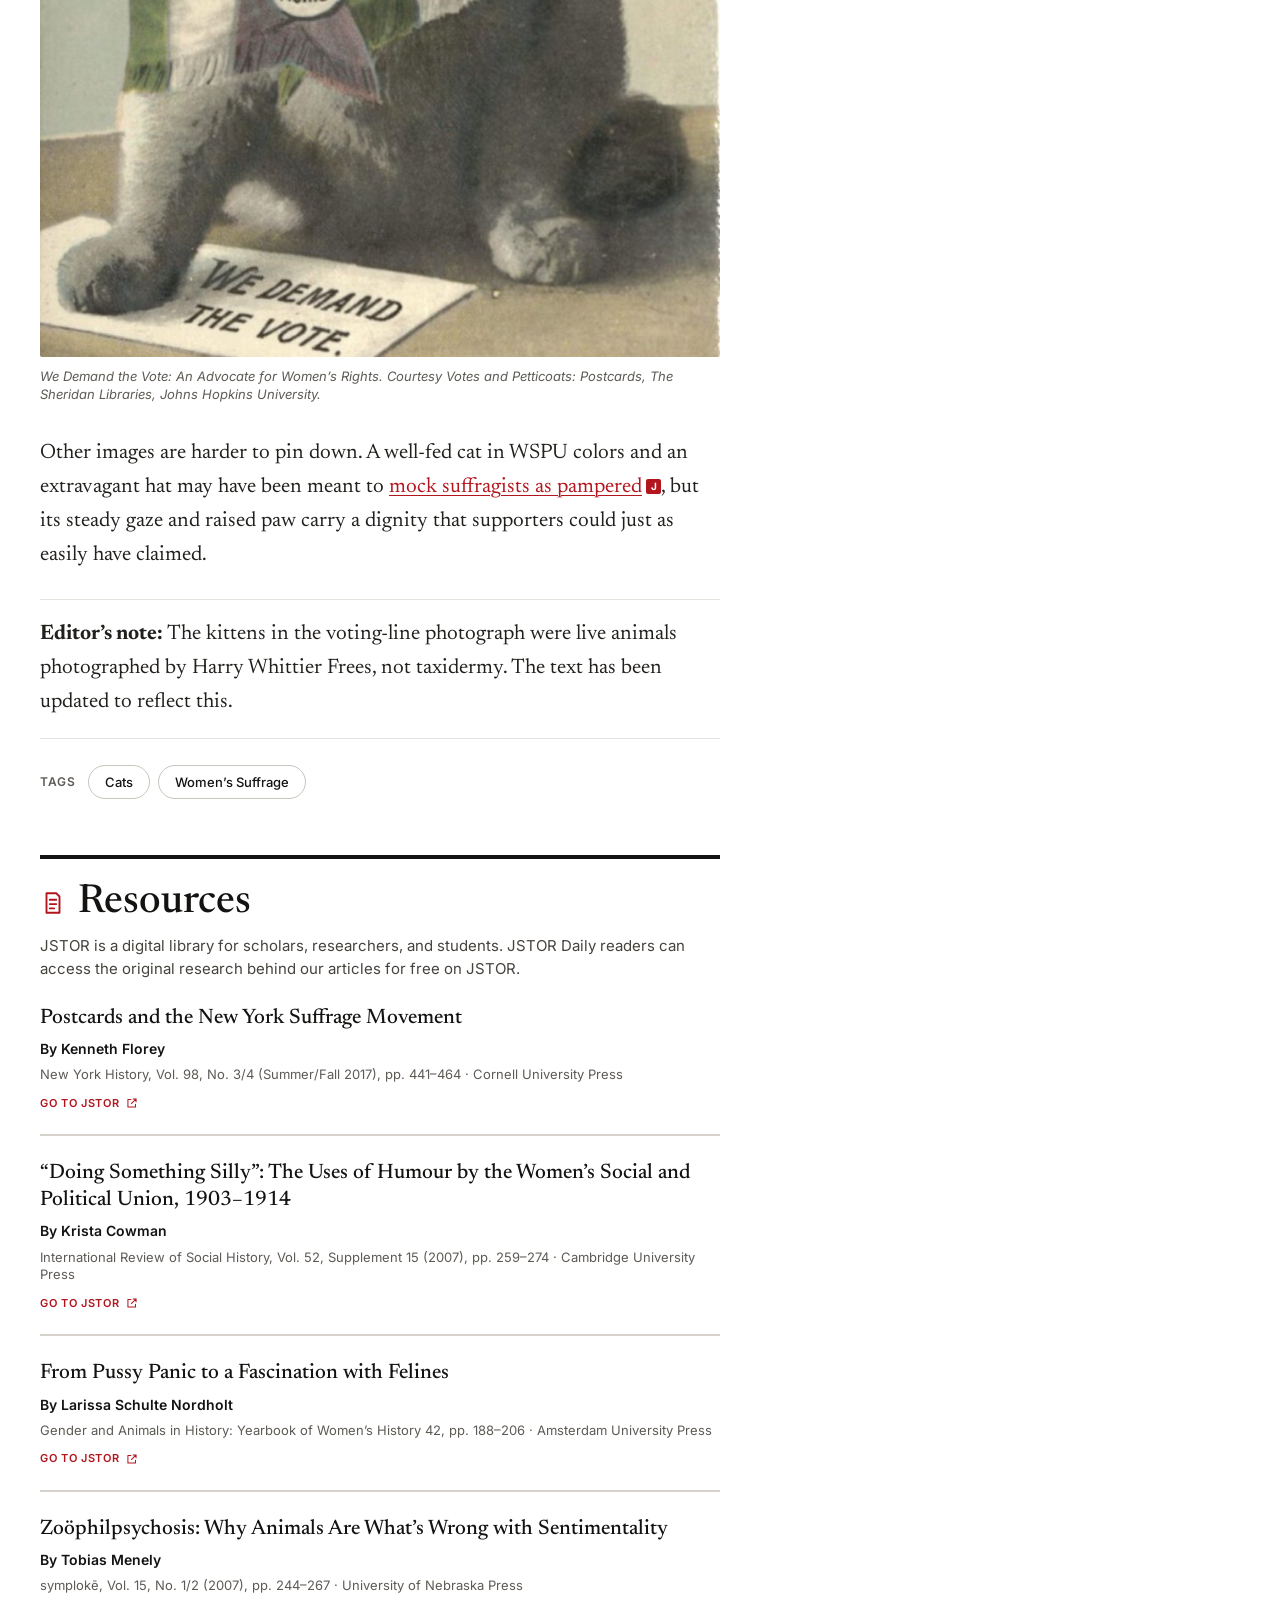
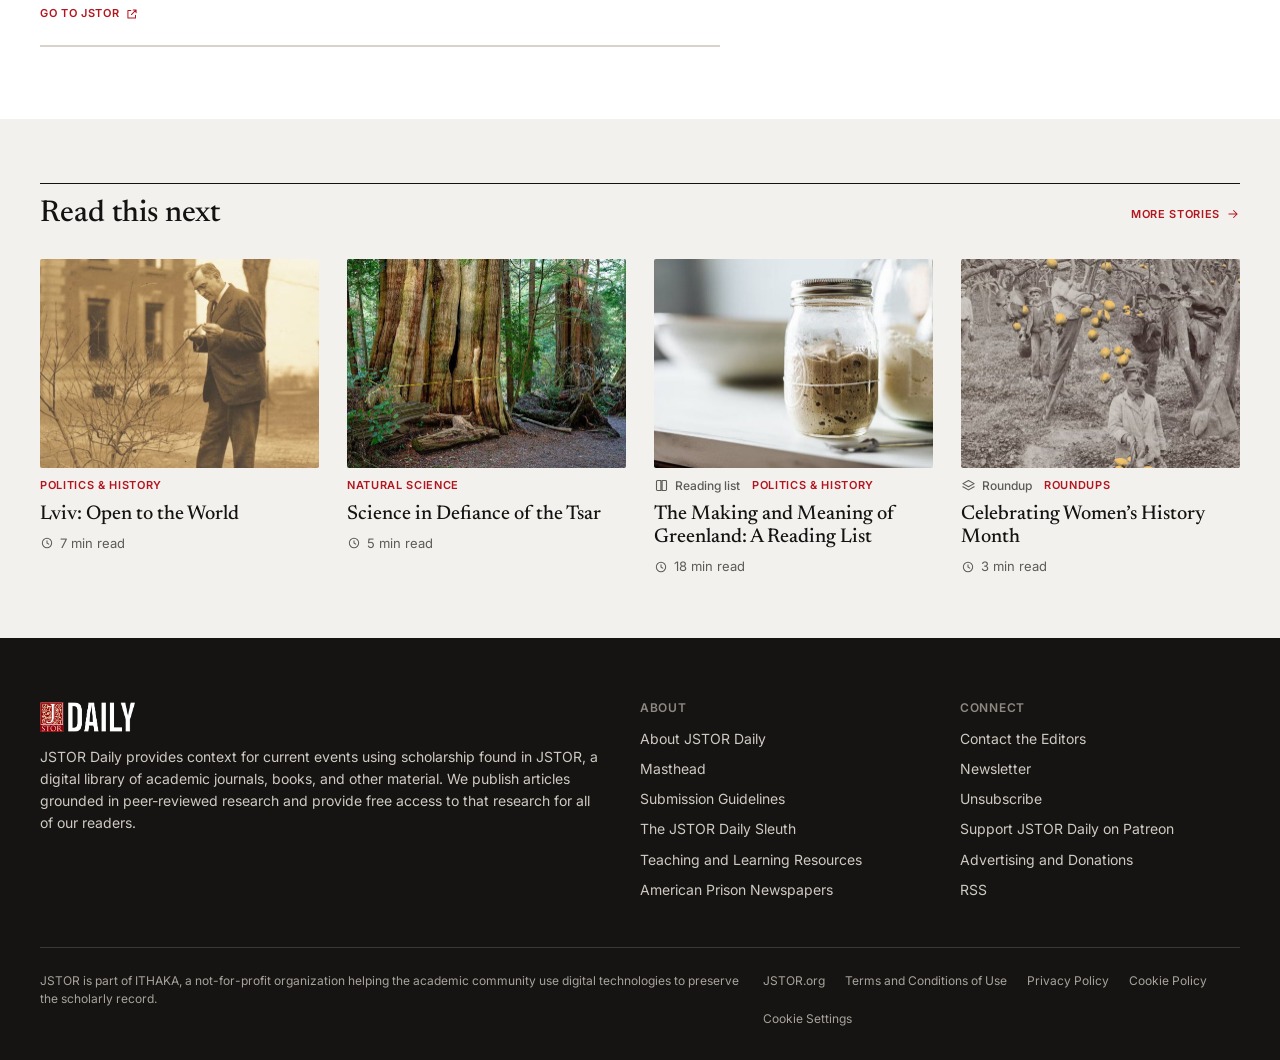
==== commit 36848f4f: "Use the JSTOR Daily wordmark image as the site logo Replace the emblem-plus-Oswald-text logo with th" ====
--- a/article.html
+++ b/article.html
@@ -6,7 +6,7 @@
   <title>A Purrrrfect Political Storm — JSTOR Daily</title>
   <link rel="preconnect" href="https://fonts.googleapis.com">
   <link rel="preconnect" href="https://fonts.gstatic.com" crossorigin>
-  <link href="https://fonts.googleapis.com/css2?family=Inter:wght@400;500;600;700&family=Newsreader:ital,opsz,wght@0,6..72,400;0,6..72,500;1,6..72,400&family=Oswald:wght@700&display=swap" rel="stylesheet">
+  <link href="https://fonts.googleapis.com/css2?family=Inter:wght@400;500;600;700&family=Newsreader:ital,opsz,wght@0,6..72,400;0,6..72,500;1,6..72,400&display=swap" rel="stylesheet">
   <link rel="stylesheet" href="css/styles.css">
 </head>
 <body data-page="article" data-active="collections" data-toolhub>
--- a/css/styles.css
+++ b/css/styles.css
@@ -24,6 +24,7 @@
   --gutter: 40px;
   --header-h: 64px;
   --ease: cubic-bezier(0.4, 0, 0.2, 1);
+  --ease-out: cubic-bezier(0.32, 0.72, 0, 1);
 }
 
 @media (max-width: 767px) {
@@ -126,11 +127,9 @@
 .search-field:hover { border-color: var(--ink); }
 .search-toggle-mobile { display: none; }
 
-.logo { display: inline-flex; align-items: center; gap: 6px; color: var(--ink); }
-.logo img { width: 24px; height: 24px; }
-.logo-word { font: 700 30px/1 "Oswald", var(--sans); letter-spacing: 0.01em; }
-.logo-lg img { width: 43px; height: 43px; }
-.logo-lg .logo-word { font-size: 56px; }
+.logo { display: inline-flex; align-items: center; }
+.logo img { width: auto; height: 30px; }
+.logo-lg img { height: 56px; }
 
 .masthead { text-align: center; padding: 24px var(--gutter) 20px; display: flex; flex-direction: column; align-items: center; gap: 8px; }
 .masthead p { font: 400 12px/1.4 var(--sans); color: var(--muted); }
@@ -311,7 +310,7 @@
 .subscribe input::placeholder { color: #757575; }
 .subscribe .btn { height: 50px; border-radius: 0 2px 2px 0; }
 .subscribe-done { font: 600 15px/1.4 var(--sans); }
-.newsletter-media { display: flex; justify-content: center; align-items: flex-end; }
+.newsletter-media { display: flex; justify-content: center; align-items: flex-end; padding-bottom: 48px; }
 .newsletter-media img { width: 300px; }
 
 .promo { display: grid; grid-template-columns: 200px 1fr; border: 1px solid #e0dcd5; border-radius: 2px; transition: background-color 0.15s var(--ease); }
@@ -421,17 +420,25 @@
   width: 194px; height: 203px; border-radius: 6px; border: 1px solid var(--line-2);
   background: rgba(255, 255, 255, 0.9); backdrop-filter: blur(4px); -webkit-backdrop-filter: blur(4px);
   box-shadow: 0 6px 20px rgba(20, 19, 18, 0.08);
-  transition: width 0.35s var(--ease), height 0.35s var(--ease), border-radius 0.35s var(--ease);
+  transition-property: width, height, border-radius, border-width, margin, box-shadow;
+  transition-duration: 0.45s; transition-timing-function: var(--ease-out);
 }
 .toolhub.is-collapsed .toolhub-panel { width: 169px; height: 44px; border-radius: 22px; }
-.th-rows, .th-pill { position: absolute; transition: opacity 0.2s var(--ease); }
+.th-rows, .th-pill { position: absolute; }
+/* Open: pill fades out fast, then rows rise in once the panel has room. */
+.th-rows { transition: opacity 0.25s var(--ease) 0.12s, transform 0.35s var(--ease-out) 0.12s; }
+.th-pill { transition: opacity 0.12s var(--ease); }
 .th-rows { top: 0; left: 0; width: 192px; padding: 8px; display: flex; flex-direction: column; gap: 2px; }
 .th-row { display: flex; align-items: center; gap: 10px; height: 45px; padding: 0 12px; border-radius: 4px; border-bottom: 1px solid var(--line); font: 500 13px/1 var(--sans); text-align: left; width: 100%; transition: background-color 0.15s var(--ease); }
 .th-row:last-child { border-bottom: 0; }
 .th-row:hover, .th-row:focus-visible { background: #f4f3f0; }
 .th-pill { inset: 0; display: flex; align-items: center; justify-content: center; gap: 10px; font: 600 13px/1 var(--sans); width: 100%; opacity: 0; pointer-events: none; white-space: nowrap; }
-.toolhub.is-collapsed .th-rows { opacity: 0; pointer-events: none; transition-delay: 0s; }
-.toolhub.is-collapsed .th-pill { opacity: 1; pointer-events: auto; transition-delay: 0.15s; }
+/* Close: rows fade out fast, then the pill fades in as the panel settles. */
+.toolhub.is-collapsed .th-rows { opacity: 0; transform: translateY(6px); pointer-events: none; transition: opacity 0.12s var(--ease), transform 0.12s var(--ease); }
+.toolhub.is-collapsed .th-pill { opacity: 1; pointer-events: auto; transition: opacity 0.2s var(--ease) 0.2s; }
+@media (prefers-reduced-motion: reduce) {
+  .toolhub-panel, .th-rows, .th-pill, .toolhub.is-collapsed .th-rows, .toolhub.is-collapsed .th-pill { transition-duration: 0.01s; transition-delay: 0s; }
+}
 .th-pill .i-up { width: 14px; height: 14px; }
 .th-pill:hover { background: #f4f3f0; }
 
@@ -489,7 +496,6 @@
 .site-footer { background: var(--footer); color: #cfcac2; padding: 64px 0 32px; }
 .footer-top { display: grid; grid-template-columns: 2fr 1fr 1fr; gap: 40px; }
 .footer-brand { display: flex; flex-direction: column; gap: 14px; max-width: 580px; }
-.footer-brand .logo { color: #fff; }
 .footer-brand p { font: 400 14px/1.57 var(--sans); }
 .footer-col h3 { font: 600 12px/1 var(--sans); letter-spacing: 0.06em; text-transform: uppercase; color: var(--faint); margin-bottom: 14px; }
 .footer-col ul { list-style: none; margin: 0; padding: 0; display: flex; flex-direction: column; gap: 10px; }
@@ -520,8 +526,7 @@
   .header-row .logo { justify-self: center; }
   .header-right { gap: 0; }
   .masthead { padding: 16px var(--gutter); }
-  .logo-lg img { width: 32px; height: 32px; }
-  .logo-lg .logo-word { font-size: 40px; }
+  .logo-lg img { height: 40px; }
   .subnav .wrap { gap: 22px; }
 
   .nav-menu-panel { height: 100%; overflow-y: auto; }
@@ -552,7 +557,7 @@
   .newsletter-copy h2 { font-size: 30px; }
   .newsletter-media img { width: 220px; }
   .subscribe { flex-direction: column; height: auto; gap: 8px; }
-  .subscribe input { height: 50px; border-radius: 2px; }
+  .subscribe input { flex: none; height: 50px; border-radius: 2px; }
   .subscribe .btn { border-radius: 2px; }
   .promo { grid-template-columns: 1fr; }
   .promo img { width: 100%; height: auto; aspect-ratio: 16 / 9; }
